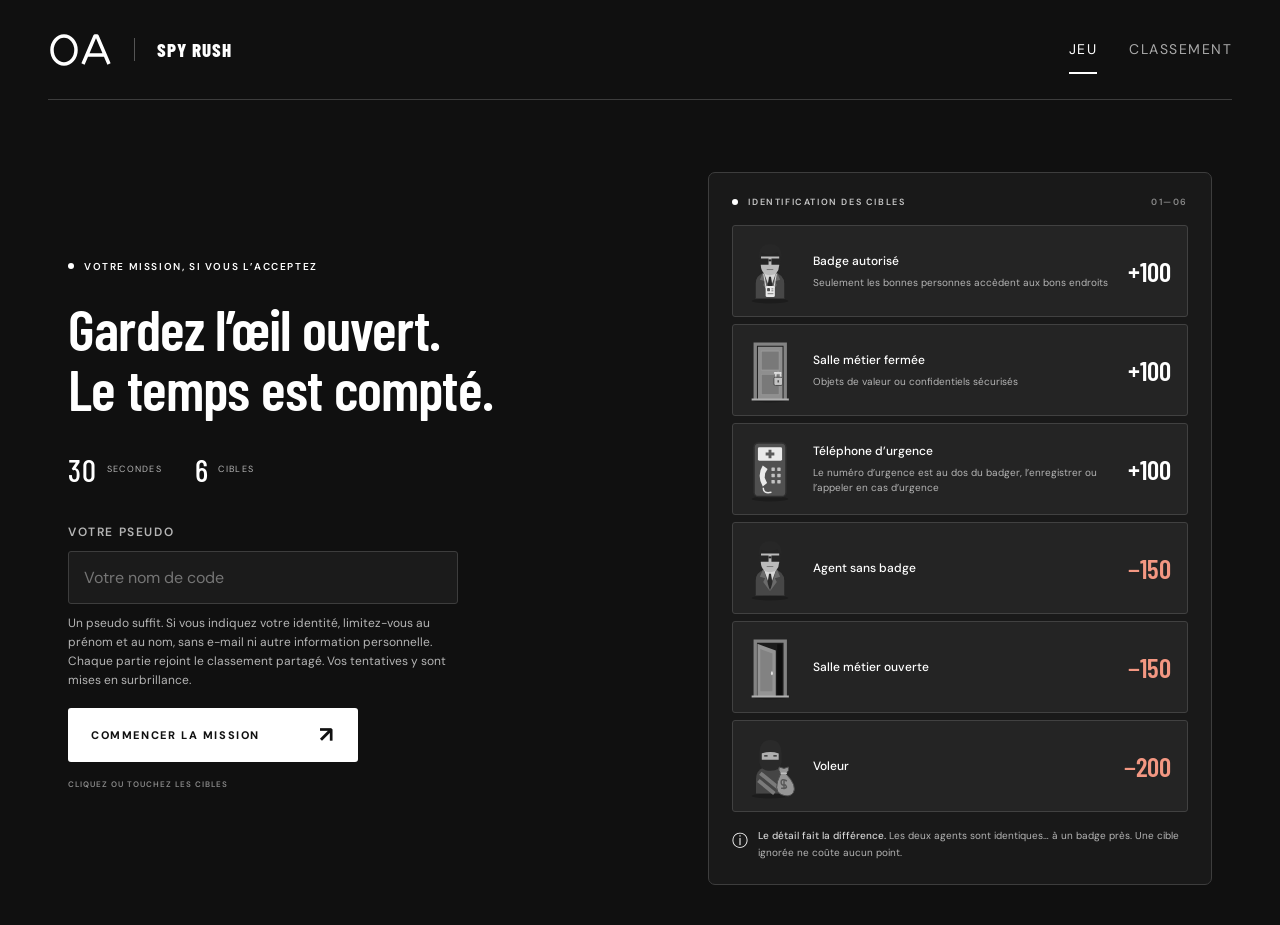
==== index.html @ 0e6f709f "fix: apply cybersecurity requirements for Spy Rush" ====
<!doctype html>
<html lang="fr">
<head><meta name="robots" content="noindex, nofollow"><meta charset="utf-8"><meta name="viewport" content="width=device-width,initial-scale=1"><meta name="theme-color" content="#101010"><title>Spy Rush — 30 secondes sous couverture</title><link rel="stylesheet" href="style.css?v=6"></head>
<body>
<header class="site-header"><a class="brand" href="./" aria-label="Spy Rush, accueil"><img class="oa-logo" src="assets/oa-logo.svg" alt="OA"><span class="game-brand">SPY RUSH</span></a><nav class="main-nav" aria-label="Navigation principale"><a href="index.html" aria-current="page">Jeu</a><a href="classement.html">Classement</a></nav></header>
<main>
<section id="home" class="screen home">
<div class="intro"><div class="eyebrow"><span></span> VOTRE MISSION, SI VOUS L’ACCEPTEZ</div><h1>Gardez l’œil ouvert.<br><em>Le temps est compté.</em></h1><div class="mission-meta"><span><b>30</b> SECONDES</span><span><b>6</b> CIBLES</span></div><form id="player-form"><label for="player-name">VOTRE PSEUDO</label><input id="player-name" name="player" maxlength="16" required placeholder="Votre nom de code" autocomplete="nickname"><p class="player-note">Un pseudo suffit. Si vous indiquez votre identité, limitez-vous au prénom et au nom, sans e-mail ni autre information personnelle. Chaque partie rejoint le classement partagé. Vos tentatives y sont mises en surbrillance.</p><button id="play" type="submit" class="primary">COMMENCER LA MISSION <span>↗</span></button></form><p class="micro">CLIQUEZ OU TOUCHEZ LES CIBLES</p></div>
<div class="briefing"><div class="panel-heading"><span><i class="small-dot"></i> IDENTIFICATION DES CIBLES</span><span>01—06</span></div><div class="target-guide" id="target-guide"></div><div class="briefing-note"><span>ⓘ</span><p><strong>Le détail fait la différence.</strong> Les deux agents sont identiques… à un badge près. Une cible ignorée ne coûte aucun point.</p></div></div>

</section>
<section id="game" class="screen" hidden><div class="game-heading"><span class="eyebrow">OPÉRATION EN COURS</span><span id="level">NIVEAU 1</span></div><div class="hud"><div><span class="label">SCORE DE MISSION</span><strong id="score">0</strong></div><div class="time-block"><span class="label">TEMPS RESTANT</span><strong id="timer">30<span>.0</span></strong></div></div><div class="time-track"><div id="time-bar"></div></div><div class="game-layout"><div class="arena-wrap"><div id="arena" class="arena" aria-label="Zone de jeu"></div><div id="level-banner" class="level-banner" aria-live="polite"></div></div><button id="retry-game" type="button" class="primary game-retry" aria-label="Recommencer la partie">Retry <span aria-hidden="true">↻</span></button></div></section>
<section id="end" class="screen end" hidden><div class="result-panel"><div class="eyebrow">TRANSMISSION TERMINÉE</div><h2>Mission accomplie.</h2><p class="muted">30 secondes. Chaque décision compte.</p><div class="final-score"><span class="label">VOTRE SCORE</span><strong id="final-score">0</strong><span>POINTS</span></div><button id="replay" type="button" class="primary retry-button">Retry <span>↻</span></button><div class="stats"><div><strong id="good-clicks">0</strong><span>BONS CLICS</span></div><div><strong id="errors">0</strong><span>ERREURS</span></div><div><strong id="accuracy">0 %</strong><span>PRÉCISION</span></div></div><form id="score-form"><label for="name">VOTRE NOM DE CODE</label><div class="form-row"><input id="name" name="name" maxlength="16" minlength="1" placeholder="Agent anonyme" autocomplete="nickname" required><button id="save" type="submit" aria-label="Enregistrer mon score">↗</button></div></form><p id="submit-status" class="form-status" role="status"></p></div><div class="leaderboard-panel"><div class="panel-heading"><span>TABLEAU DES AGENTS</span><span id="attempt-count">TOUTES LES PARTIES</span></div><div id="board-mode" class="board-mode"></div><div class="table-scroll"><table><thead><tr><th scope="col">RANG</th><th scope="col">NOM DE CODE</th><th scope="col">POINTS</th></tr></thead><tbody id="leaderboard"></tbody></table></div><p id="board-status" class="muted" role="status"></p><button id="refresh-board" class="text-button">ACTUALISER ↻</button></div></section>
</main>
<script src="sprites.js?v=4"></script><script src="leaderboard.js?v=4"></script><script src="game.js?v=6"></script>
</body></html>
---- style.css ----
@import url('https://fonts.googleapis.com/css2?family=Barlow+Condensed:wght@500;600;700;800&family=DM+Sans:wght@400;500;600;700&display=swap');
:root{color-scheme:dark;--bg:#151515;--panel:#1e1e1e;--line:#3c3c3c;--text:#eeeeee;--muted:#9c9c9c;--lime:#e7e7e7;--red:#f39782;--display:'Barlow Condensed','Arial Narrow',Impact,sans-serif;--body:'DM Sans',Arial,sans-serif}*{box-sizing:border-box}body{margin:0;background:var(--bg);color:var(--text);font-family:var(--body);min-height:100svh;background-image:radial-gradient(ellipse at 80% 35%,#31313155,transparent 55%)}button,input{font:inherit}button,a,input{-webkit-tap-highlight-color:transparent}button{cursor:pointer}button:disabled{opacity:.5;cursor:default}button:focus-visible,a:focus-visible,input:focus-visible{outline:3px solid var(--lime);outline-offset:5px}[hidden]{display:none!important}.site-header{height:100px;margin:0 auto;width:calc(100% - 96px);max-width:1320px;display:flex;align-items:center;justify-content:space-between;border-bottom:1px solid var(--line)}.brand{color:var(--text);text-decoration:none;font:800 27px var(--display);letter-spacing:1px;display:flex;align-items:center;gap:10px}.brand-icon{color:var(--lime);font-size:36px}.brand-dot{height:6px;width:6px;background:var(--lime);border-radius:50%;align-self:flex-start;margin-top:10px}.header-tag,.status,.eyebrow,.panel-heading,.micro,.bottom-strip,.label,.game-footer,.site-footer,.board-mode,th,.stats span,form label,.text-button{font-size:10px;font-weight:600;letter-spacing:1.6px}.header-tag{color:var(--muted)}.header-tag span{margin:0 15px;color:#5b5b5b}.status{color:var(--lime);display:flex;gap:9px;align-items:center}i,.eyebrow>span{display:inline-block;width:6px;height:6px;background:var(--lime);border-radius:50%}main{max-width:1200px;margin:auto;padding:72px 28px 40px}.home{display:grid;grid-template-columns:1.15fr 1fr;gap:60px;align-items:center}.eyebrow{color:var(--lime);display:flex;align-items:center;gap:10px}h1{font:600 clamp(44px,4.5vw,68px)/1.04 var(--display);letter-spacing:-.8px;margin:26px 0 24px}h1 em{font-style:normal;color:var(--lime)}.lead{font-size:14px;line-height:1.9;color:var(--muted)}.mission-meta{display:flex;gap:33px;margin:32px 0}.mission-meta span{font-size:9px;letter-spacing:1.3px;color:var(--muted);display:flex;align-items:center;gap:9px}.mission-meta b{font:500 31px var(--display);color:var(--text)}.primary{background:var(--lime);border:0;border-radius:3px;color:#202020;padding:19px 23px;display:flex;gap:30px;align-items:center;justify-content:space-between;font-size:11px;letter-spacing:1.6px;font-weight:800;min-width:290px;transition:background .2s,transform .2s}.primary:hover{background:#f4f4f4;transform:translateY(-2px)}.primary span{font-size:22px;line-height:16px}.micro{font-size:8px;color:#888888;margin-top:17px;letter-spacing:1px}.briefing{background:#202020b3;border:1px solid var(--line);border-radius:7px;padding:23px}.panel-heading{display:flex;align-items:center;justify-content:space-between;gap:12px;color:#c6c6c6;font-size:9px;margin-bottom:17px}.small-dot{margin-right:7px}.panel-heading>span:last-child{color:#888888}.target-guide{display:grid;gap:7px}.guide-card{display:flex;align-items:center;gap:14px;border:1px solid #3e3e3e;background:#292929;border-radius:3px;height:80px;padding:0 16px 0 8px}.guide-card.bad{background:#262626;border-color:#3c3c3c}.guide-art{width:58px;height:74px;flex-shrink:0}.guide-art svg{width:100%;height:100%}.guide-copy{display:flex;flex-direction:column;gap:6px}.guide-copy strong{font-size:12px;font-weight:500}.guide-copy span{font-size:10px;color:var(--muted)}.guide-card>b{margin-left:auto;color:var(--lime);font:600 27px var(--display)}.guide-card.bad>b{color:var(--red)}.briefing-note{display:flex;gap:10px;margin-top:15px;color:var(--muted);font-size:10px;line-height:1.7}.briefing-note>span{font-size:16px;color:var(--lime)}.briefing-note p{margin:0}.briefing-note strong{color:#d4d4d4;font-weight:500}.bottom-strip{grid-column:1/-1;border-top:1px solid var(--line);display:flex;justify-content:space-between;padding-top:24px;color:var(--muted);font-size:8px;letter-spacing:1.2px}.bottom-strip i{margin-right:9px;width:4px;height:4px}.site-footer{max-width:1320px;margin:18px auto 0;padding:24px 48px;display:flex;justify-content:space-between;color:#6e6e6e;font-size:8px;letter-spacing:1.1px}.muted{color:var(--muted)}#game{max-width:860px;margin:auto;--accent:var(--lime)}#game[data-level="2"]{--accent:#f0c36f}#game[data-level="3"]{--accent:var(--red)}.game-heading{display:flex;justify-content:space-between;align-items:center}.game-heading #level{color:var(--accent);font-size:11px;letter-spacing:2px}.hud{display:flex;justify-content:space-between;margin:25px 0 16px}.label{display:block;color:var(--muted);font-size:9px}.hud strong{display:block;font:600 64px/1.1 var(--display);font-variant-numeric:tabular-nums}.time-block{text-align:right;color:var(--accent)}.time-track{height:3px;background:var(--line);margin-bottom:24px}.time-track>div{height:100%;background:var(--accent)}.arena-wrap{position:relative}.arena{position:relative;display:grid;grid-template-columns:repeat(4,1fr);gap:12px}.slot{position:relative;height:145px;border:1px solid #3d3d3d;background:radial-gradient(ellipse at bottom,#313131,#1f1f1f 70%);border-radius:5px}.target{position:absolute;inset:0;display:flex;align-items:center;justify-content:center;width:100%;height:100%;background:none;border:0;padding:4px;touch-action:manipulation;animation:pop-in var(--pop-duration) ease-out both}.target svg{height:100%;max-width:100%;pointer-events:none}.target.leaving{animation:pop-out .1s ease-in both}.feedback{position:absolute;transform:translate(-50%,-50%);z-index:5;pointer-events:none;color:var(--lime);font:700 35px var(--display);text-shadow:0 2px 10px #000;animation:float .65s ease-out forwards}.feedback.negative{color:var(--red)}.game-footer{display:flex;justify-content:space-between;gap:20px;margin-top:24px;font-size:8px;color:var(--muted)}.level-banner{position:absolute;top:40%;left:0;right:0;text-align:center;pointer-events:none;opacity:0;font:700 48px var(--display);color:var(--accent);text-shadow:0 3px 16px #000}.announce{animation:announce 1.3s ease-out}.urgent #timer{animation:blink .5s infinite alternate}.shake{animation:shake .22s ease-out}.end{display:grid;grid-template-columns:1fr 1fr;gap:70px;max-width:950px;margin:auto}.end h2{font:600 48px var(--display);margin:18px 0 8px}.end .muted{font-size:12px;line-height:1.8}.final-score{margin:30px 0;display:flex;flex-direction:column;gap:4px}.final-score strong{font:600 88px/1 var(--display);color:var(--lime)}.final-score>span:last-child{font-size:9px;letter-spacing:3px;color:var(--muted)}.stats{display:flex;justify-content:space-between;padding:19px 0;border-top:1px solid var(--line);border-bottom:1px solid var(--line);margin-bottom:26px}.stats strong{display:block;font:600 28px var(--display);margin-bottom:6px}.stats span{font-size:8px;color:var(--muted)}form label{font-size:9px;color:var(--muted)}.form-row{display:flex;margin-top:10px;gap:8px}input{width:100%;min-width:0;padding:15px;background:var(--panel);color:var(--text);border:1px solid var(--line);border-radius:3px}.form-row button{border:0;border-radius:3px;color:var(--bg);background:var(--lime);width:54px;font-size:22px;flex-shrink:0}.form-status{font-size:11px;color:var(--lime);min-height:30px;line-height:1.5}.result-panel .primary{width:100%}.leaderboard-panel{border:1px solid var(--line);border-radius:6px;padding:24px;align-self:start;background:#1f1f1fa0}.board-mode{color:var(--lime);font-size:8px;letter-spacing:.7px;padding:13px 0;border-top:1px solid var(--line)}table{border-collapse:collapse;width:100%;text-align:left;margin-top:8px}th{font-size:8px;color:var(--muted);padding:12px 6px}td{padding:14px 6px;font-size:12px;border-bottom:1px solid #373737;overflow-wrap:anywhere}td:first-child{color:var(--muted);font-size:10px}td:last-child,th:last-child{text-align:right}td:last-child{font:500 21px var(--display)}.player-row{background:#dddddd20;color:var(--lime)}.text-button{padding:10px 0;border:0;background:transparent;color:var(--lime);font-size:9px}@keyframes pop-in{from{opacity:0;transform:translateY(12px) scale(.75)}to{opacity:1;transform:none}}@keyframes pop-out{to{opacity:0;transform:scale(.7)}}@keyframes float{to{opacity:0;transform:translate(-50%,-160%)}}@keyframes shake{25%{transform:translateX(-5px)}75%{transform:translateX(5px)}}@keyframes blink{to{opacity:.4}}@keyframes announce{10%,65%{opacity:1;transform:scale(1)}0%,100%{opacity:0;transform:scale(1.1)}}
@media(min-width:1450px){main{padding-top:100px}}@media(max-width:900px){.home{gap:30px}.site-header{width:calc(100% - 48px);height:80px}.header-tag{display:none}.mission-meta{gap:18px}main{padding-top:45px}.end{gap:30px}.site-footer{padding:24px}.bottom-strip>span:last-child{display:none}}@media(max-width:640px){main{padding:32px 20px 18px}.site-header{width:calc(100% - 40px);height:72px}.brand{font-size:23px}.status{font-size:8px;letter-spacing:1px}.home,.end{grid-template-columns:1fr;gap:32px}h1{font-size:47px;margin-top:23px}.eyebrow{font-size:8px;letter-spacing:1.1px}.lead{font-size:12px}.desktop{display:none}.mission-meta{gap:26px;margin:26px 0}.mission-meta span{font-size:8px}.primary{width:100%;min-width:0}.micro{font-size:7px;letter-spacing:.7px}.briefing{padding:17px}.guide-card{height:75px}.bottom-strip{padding-top:20px;font-size:7px}.site-footer{padding:20px;font-size:7px}.site-footer>span:last-child{display:none}.arena{grid-template-columns:repeat(3,1fr);gap:8px}.slot{height:112px}.hud strong{font-size:52px}.hud{margin-top:20px}.time-track{margin-bottom:16px}.game-footer{font-size:7px;line-height:1.6}.game-footer>span:last-child{display:none}.end h2{font-size:43px}.leaderboard-panel{padding:20px}}
@media(prefers-reduced-motion:reduce){*,*:before,*:after{scroll-behavior:auto!important}.target{animation:none}.target.leaving{opacity:.3}.shake{animation:none}.urgent #timer{animation:none;color:var(--red)}.feedback{animation:float .15s forwards}.announce{animation:announce 1.3s linear}.primary{transition:none}}

/* Monogramme OA et identité monochrome. */
:root{--bg:#101010;--panel:#1b1b1b;--line:#3d3d3d;--text:#fff;--muted:#b5b5b5;--lime:#fff}
body{background:#101010}.site-header{gap:24px}.brand{gap:22px}.oa-logo{width:64px;height:36px;object-fit:contain}.game-brand{font-size:19px;border-left:1px solid #555;padding-left:22px;white-space:nowrap}.main-nav{display:flex;gap:32px;align-items:center}.main-nav a{color:#aaa;text-decoration:none;text-transform:uppercase;font-size:14px;letter-spacing:1.5px;padding:14px 0;border-bottom:2px solid transparent}.main-nav a:hover,.main-nav a[aria-current=page]{color:#fff;border-color:#fff}.primary{background:#fff;color:#111}.primary:hover{background:#dedede}.form-row button{color:#111}.briefing,.leaderboard-panel{background:#191919}.guide-card,.guide-card.bad{background:#242424;border-color:#414141}.guide-card.good>b{color:#fff}.guide-art svg,.target svg{filter:grayscale(1)}.target{color:#fff}.slot{background:radial-gradient(ellipse at bottom,#383838,#191919 70%);border-color:#424242}.player-row{background:#ffffff16;color:#fff}.player-note{font-size:12px;color:var(--muted);line-height:1.6;margin:10px 0 18px}#player-form{max-width:390px}#player-name{margin-top:10px}#player-form label{font-size:12px}.ranking-page{max-width:860px}.ranking-page h1{margin:22px 0}.ranking-page .leaderboard-panel{margin-top:32px}.ranking-play{max-width:330px;margin-top:24px;text-decoration:none}.ranking-page td{font-size:16px;padding:20px 10px}.ranking-page td:last-child{font-size:25px}.ranking-page th{font-size:12px}.ranking-page .muted{font-size:13px;line-height:1.7}.ranking-page .board-mode,.ranking-page .panel-heading,.ranking-page .text-button{font-size:12px}.feedback{color:#fff}
@media(max-width:640px){.site-header{height:auto;min-height:112px;flex-wrap:wrap;gap:10px;padding:17px 0 10px}.brand{gap:14px}.oa-logo{width:54px;height:30px}.game-brand{font-size:17px;padding-left:14px}.main-nav{order:3;width:100%;gap:28px}.main-nav a{font-size:13px;padding:8px 0}.status{font-size:7px;letter-spacing:.4px}.ranking-page td{font-size:14px}.ranking-page th{font-size:10px}.ranking-page .board-mode{font-size:10px}.ranking-page .leaderboard-panel{padding:16px}}
/* Attempt history: distinguish this browser's player, including repeated names. */
.table-scroll{overflow-x:auto}.end .table-scroll{max-height:530px;overflow:auto}.player-row{background:#ffffff20}.player-row td:first-child{box-shadow:inset 3px 0 #fff;color:#fff}.ranking-page td:nth-child(3){font:500 25px var(--display);text-align:right}.ranking-page td:last-child{font:400 12px var(--body);color:var(--muted);white-space:nowrap}.ranking-page th:nth-child(3){text-align:right}.ranking-page{max-width:1000px}.ranking-page .lead{font-size:15px}

/* Descriptions longues et relance immédiate. */
.guide-card{height:auto;min-height:80px;padding-top:8px;padding-bottom:8px}.guide-copy{min-width:0}.guide-copy span{line-height:1.5}.guide-card>b{flex-shrink:0}.retry-button{margin-bottom:26px}

/* Relance sur le côté du plateau, au-dessus sur les petits écrans. */
.game-layout{display:grid;grid-template-columns:minmax(0,1fr) 112px;gap:20px;align-items:start}.game-retry{min-width:0;width:100%;padding:16px;gap:12px}
@media(max-width:640px){.game-layout{grid-template-columns:minmax(0,1fr);gap:12px}.game-retry{grid-row:1;justify-self:end;width:auto}}
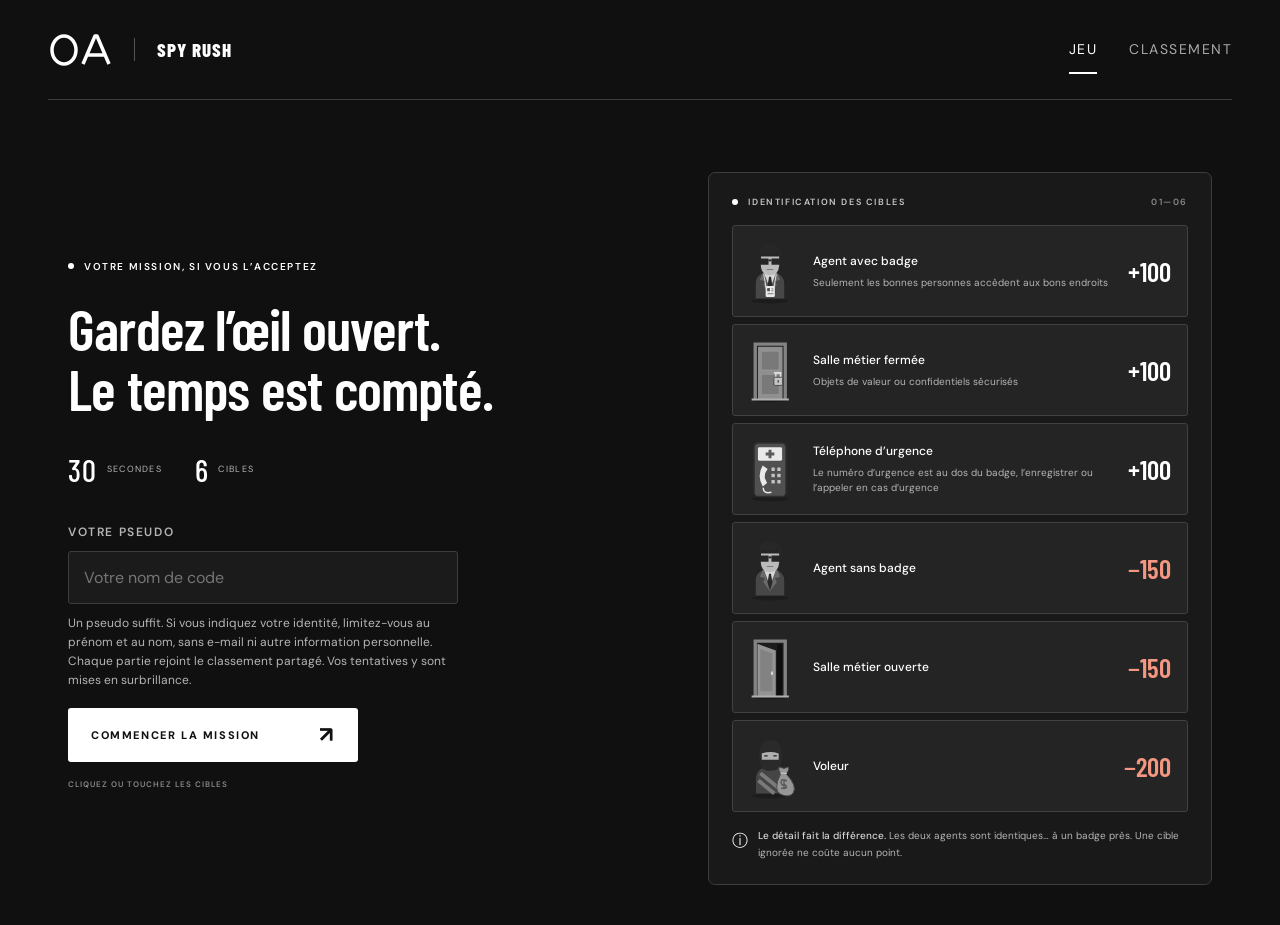
==== commit dc28e6c5: "fix: support game startup without randomUUID and correct labels" ====
--- a/index.html
+++ b/index.html
@@ -12,5 +12,5 @@
 <section id="game" class="screen" hidden><div class="game-heading"><span class="eyebrow">OPÉRATION EN COURS</span><span id="level">NIVEAU 1</span></div><div class="hud"><div><span class="label">SCORE DE MISSION</span><strong id="score">0</strong></div><div class="time-block"><span class="label">TEMPS RESTANT</span><strong id="timer">30<span>.0</span></strong></div></div><div class="time-track"><div id="time-bar"></div></div><div class="game-layout"><div class="arena-wrap"><div id="arena" class="arena" aria-label="Zone de jeu"></div><div id="level-banner" class="level-banner" aria-live="polite"></div></div><button id="retry-game" type="button" class="primary game-retry" aria-label="Recommencer la partie">Retry <span aria-hidden="true">↻</span></button></div></section>
 <section id="end" class="screen end" hidden><div class="result-panel"><div class="eyebrow">TRANSMISSION TERMINÉE</div><h2>Mission accomplie.</h2><p class="muted">30 secondes. Chaque décision compte.</p><div class="final-score"><span class="label">VOTRE SCORE</span><strong id="final-score">0</strong><span>POINTS</span></div><button id="replay" type="button" class="primary retry-button">Retry <span>↻</span></button><div class="stats"><div><strong id="good-clicks">0</strong><span>BONS CLICS</span></div><div><strong id="errors">0</strong><span>ERREURS</span></div><div><strong id="accuracy">0 %</strong><span>PRÉCISION</span></div></div><form id="score-form"><label for="name">VOTRE NOM DE CODE</label><div class="form-row"><input id="name" name="name" maxlength="16" minlength="1" placeholder="Agent anonyme" autocomplete="nickname" required><button id="save" type="submit" aria-label="Enregistrer mon score">↗</button></div></form><p id="submit-status" class="form-status" role="status"></p></div><div class="leaderboard-panel"><div class="panel-heading"><span>TABLEAU DES AGENTS</span><span id="attempt-count">TOUTES LES PARTIES</span></div><div id="board-mode" class="board-mode"></div><div class="table-scroll"><table><thead><tr><th scope="col">RANG</th><th scope="col">NOM DE CODE</th><th scope="col">POINTS</th></tr></thead><tbody id="leaderboard"></tbody></table></div><p id="board-status" class="muted" role="status"></p><button id="refresh-board" class="text-button">ACTUALISER ↻</button></div></section>
 </main>
-<script src="sprites.js?v=4"></script><script src="leaderboard.js?v=4"></script><script src="game.js?v=6"></script>
+<script src="sprites.js?v=4"></script><script src="leaderboard.js?v=4"></script><script src="game.js?v=8"></script>
 </body></html>
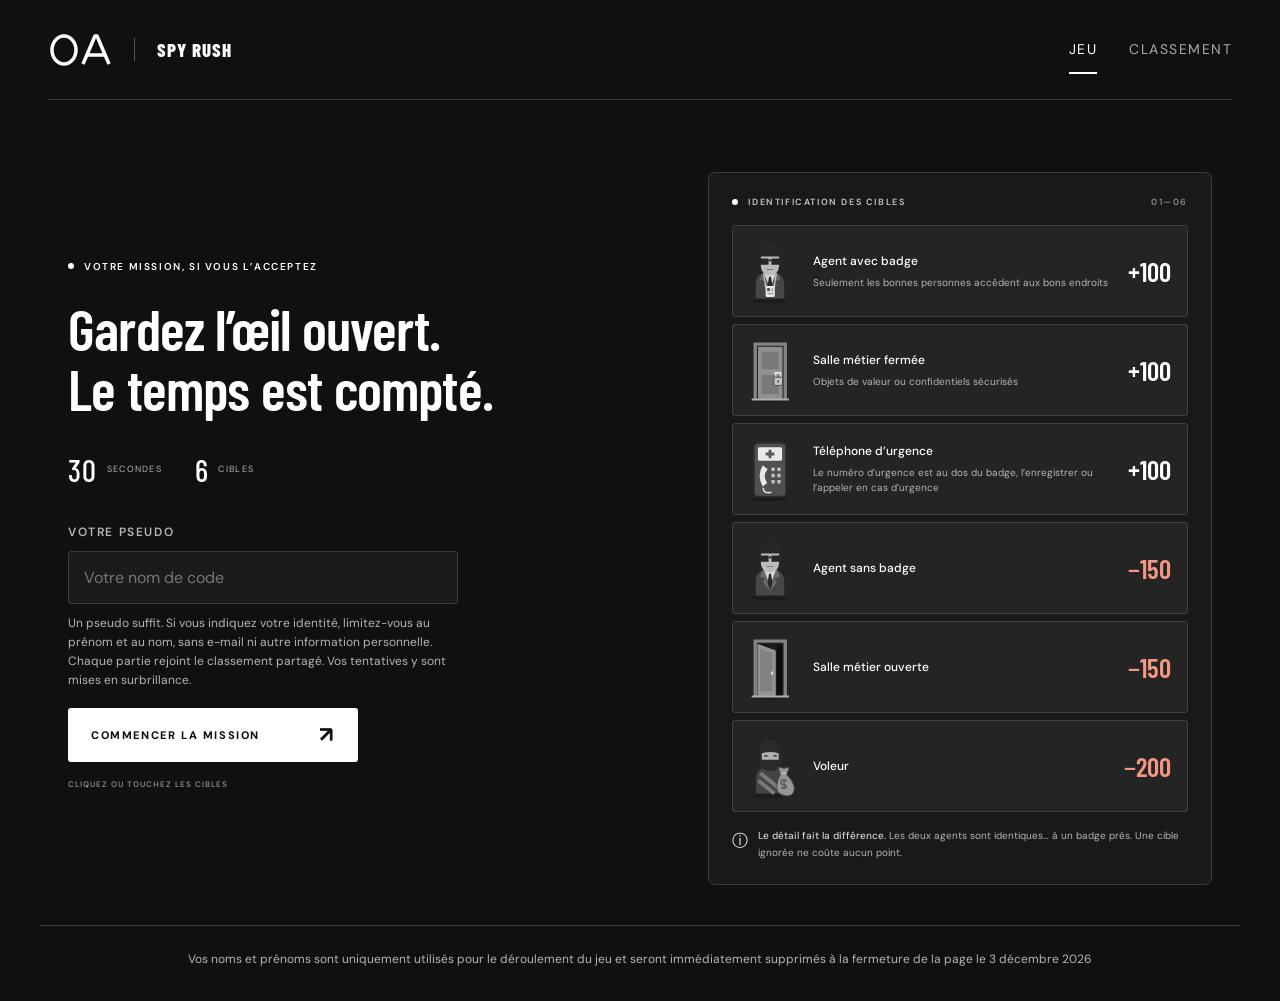
==== commit 05b6742c: "Add data-retention footer to game and ranking pages Display a notice on index.html and classement.ht" ====
--- a/index.html
+++ b/index.html
@@ -1,6 +1,6 @@
 <!doctype html>
 <html lang="fr">
-<head><meta name="robots" content="noindex, nofollow"><meta charset="utf-8"><meta name="viewport" content="width=device-width,initial-scale=1"><meta name="theme-color" content="#101010"><title>Spy Rush — 30 secondes sous couverture</title><link rel="stylesheet" href="style.css?v=6"></head>
+<head><meta name="robots" content="noindex, nofollow"><meta charset="utf-8"><meta name="viewport" content="width=device-width,initial-scale=1"><meta name="theme-color" content="#101010"><title>Spy Rush — 30 secondes sous couverture</title><link rel="stylesheet" href="style.css?v=7"></head>
 <body>
 <header class="site-header"><a class="brand" href="./" aria-label="Spy Rush, accueil"><img class="oa-logo" src="assets/oa-logo.svg" alt="OA"><span class="game-brand">SPY RUSH</span></a><nav class="main-nav" aria-label="Navigation principale"><a href="index.html" aria-current="page">Jeu</a><a href="classement.html">Classement</a></nav></header>
 <main>
@@ -13,4 +13,4 @@
 <section id="end" class="screen end" hidden><div class="result-panel"><div class="eyebrow">TRANSMISSION TERMINÉE</div><h2>Mission accomplie.</h2><p class="muted">30 secondes. Chaque décision compte.</p><div class="final-score"><span class="label">VOTRE SCORE</span><strong id="final-score">0</strong><span>POINTS</span></div><button id="replay" type="button" class="primary retry-button">Retry <span>↻</span></button><div class="stats"><div><strong id="good-clicks">0</strong><span>BONS CLICS</span></div><div><strong id="errors">0</strong><span>ERREURS</span></div><div><strong id="accuracy">0 %</strong><span>PRÉCISION</span></div></div><form id="score-form"><label for="name">VOTRE NOM DE CODE</label><div class="form-row"><input id="name" name="name" maxlength="16" minlength="1" placeholder="Agent anonyme" autocomplete="nickname" required><button id="save" type="submit" aria-label="Enregistrer mon score">↗</button></div></form><p id="submit-status" class="form-status" role="status"></p></div><div class="leaderboard-panel"><div class="panel-heading"><span>TABLEAU DES AGENTS</span><span id="attempt-count">TOUTES LES PARTIES</span></div><div id="board-mode" class="board-mode"></div><div class="table-scroll"><table><thead><tr><th scope="col">RANG</th><th scope="col">NOM DE CODE</th><th scope="col">POINTS</th></tr></thead><tbody id="leaderboard"></tbody></table></div><p id="board-status" class="muted" role="status"></p><button id="refresh-board" class="text-button">ACTUALISER ↻</button></div></section>
 </main>
 <script src="sprites.js?v=4"></script><script src="leaderboard.js?v=4"></script><script src="game.js?v=8"></script>
-</body></html>
+<footer class="legal-footer">Vos noms et prénoms sont uniquement utilisés pour le déroulement du jeu et seront immédiatement supprimés à la fermeture de la page le 3 décembre 2026</footer></body></html>
--- a/style.css
+++ b/style.css
@@ -16,3 +16,5 @@
 /* Relance sur le côté du plateau, au-dessus sur les petits écrans. */
 .game-layout{display:grid;grid-template-columns:minmax(0,1fr) 112px;gap:20px;align-items:start}.game-retry{min-width:0;width:100%;padding:16px;gap:12px}
 @media(max-width:640px){.game-layout{grid-template-columns:minmax(0,1fr);gap:12px}.game-retry{grid-row:1;justify-self:end;width:auto}}
+
+.legal-footer{max-width:1200px;margin:0 auto;padding:24px 28px 32px;font-size:12px;line-height:1.6;color:var(--muted);text-align:center;border-top:1px solid var(--line)}
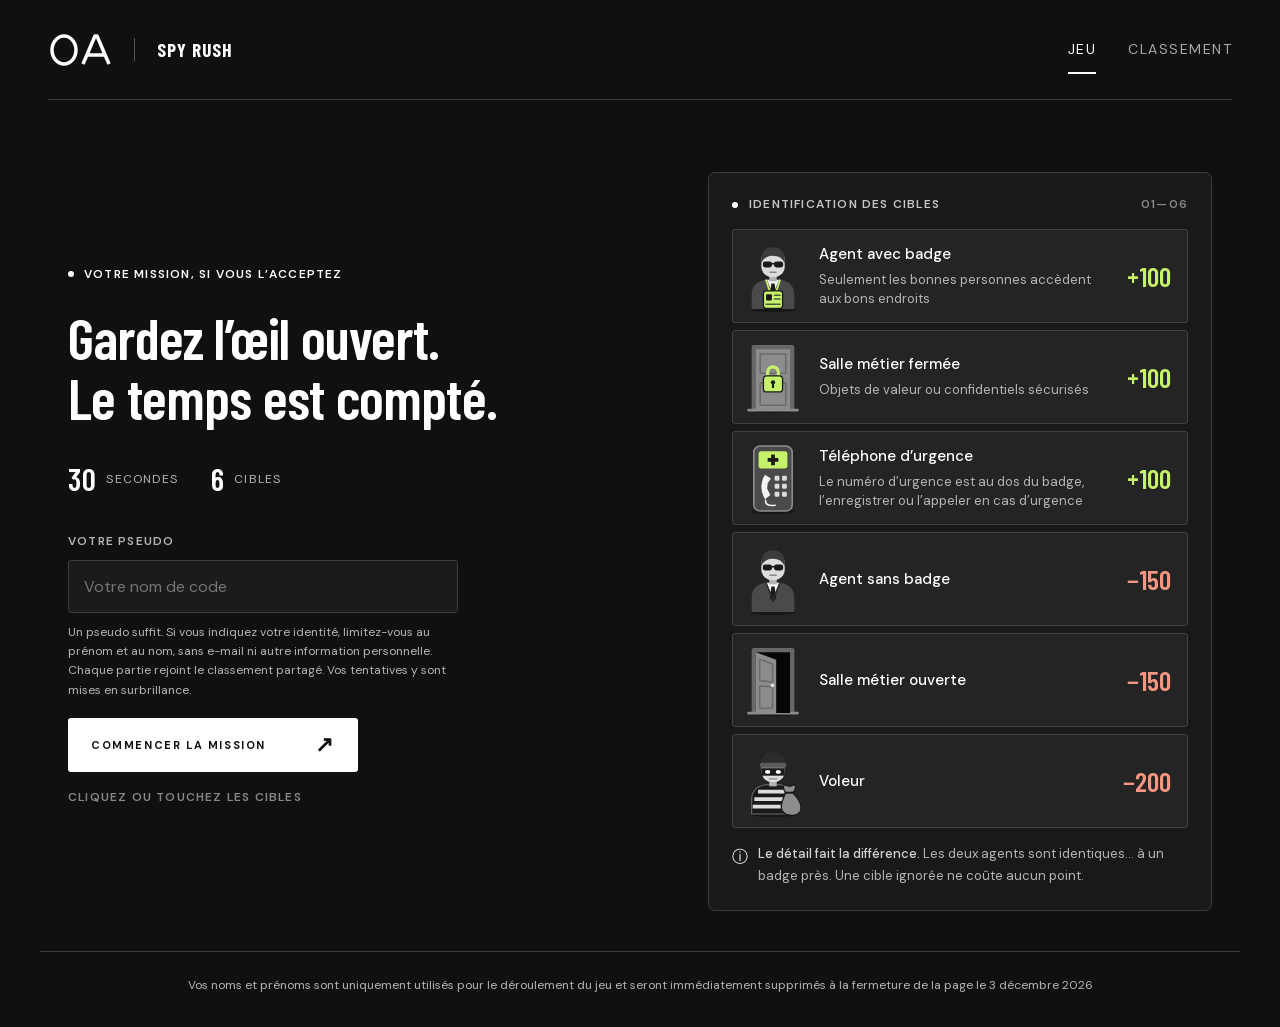
==== commit 6f2617e2: "feat: redraw the targets and self-host the fonts The sprites were drawn in colour and then flattened" ====
--- a/index.html
+++ b/index.html
@@ -1,6 +1,6 @@
 <!doctype html>
 <html lang="fr">
-<head><meta name="robots" content="noindex, nofollow"><meta charset="utf-8"><meta name="viewport" content="width=device-width,initial-scale=1"><meta name="theme-color" content="#101010"><title>Spy Rush — 30 secondes sous couverture</title><link rel="stylesheet" href="style.css?v=7"></head>
+<head><meta name="robots" content="noindex, nofollow"><meta charset="utf-8"><meta name="viewport" content="width=device-width,initial-scale=1"><meta name="theme-color" content="#101010"><title>Spy Rush — 30 secondes sous couverture</title><link rel="stylesheet" href="style.css?v=8"></head>
 <body>
 <header class="site-header"><a class="brand" href="./" aria-label="Spy Rush, accueil"><img class="oa-logo" src="assets/oa-logo.svg" alt="OA"><span class="game-brand">SPY RUSH</span></a><nav class="main-nav" aria-label="Navigation principale"><a href="index.html" aria-current="page">Jeu</a><a href="classement.html">Classement</a></nav></header>
 <main>
@@ -9,8 +9,9 @@
 <div class="briefing"><div class="panel-heading"><span><i class="small-dot"></i> IDENTIFICATION DES CIBLES</span><span>01—06</span></div><div class="target-guide" id="target-guide"></div><div class="briefing-note"><span>ⓘ</span><p><strong>Le détail fait la différence.</strong> Les deux agents sont identiques… à un badge près. Une cible ignorée ne coûte aucun point.</p></div></div>
 
 </section>
-<section id="game" class="screen" hidden><div class="game-heading"><span class="eyebrow">OPÉRATION EN COURS</span><span id="level">NIVEAU 1</span></div><div class="hud"><div><span class="label">SCORE DE MISSION</span><strong id="score">0</strong></div><div class="time-block"><span class="label">TEMPS RESTANT</span><strong id="timer">30<span>.0</span></strong></div></div><div class="time-track"><div id="time-bar"></div></div><div class="game-layout"><div class="arena-wrap"><div id="arena" class="arena" aria-label="Zone de jeu"></div><div id="level-banner" class="level-banner" aria-live="polite"></div></div><button id="retry-game" type="button" class="primary game-retry" aria-label="Recommencer la partie">Retry <span aria-hidden="true">↻</span></button></div></section>
+<section id="game" class="screen" hidden><div class="game-heading"><span id="level">NIVEAU 1</span><div class="game-actions"><button id="mute" type="button" class="chip-button" aria-pressed="false">SON ACTIF</button><button id="retry-game" type="button" class="chip-button" aria-label="Recommencer la partie">REJOUER <span aria-hidden="true">↻</span></button><button id="quit-game" type="button" class="chip-button" aria-label="Quitter la partie"><span aria-hidden="true">✕</span></button></div></div><div class="hud"><div><span class="label">SCORE</span><strong id="score">0</strong></div><div class="time-block"><span class="label">TEMPS</span><strong id="timer">30.0</strong></div></div><div class="time-track"><div id="time-bar"></div></div><div class="arena-wrap"><div id="arena" class="arena" aria-label="Zone de jeu"></div><div id="countdown" class="countdown" aria-live="assertive"></div><div id="level-banner" class="level-banner" aria-live="polite"></div></div></section>
 <section id="end" class="screen end" hidden><div class="result-panel"><div class="eyebrow">TRANSMISSION TERMINÉE</div><h2>Mission accomplie.</h2><p class="muted">30 secondes. Chaque décision compte.</p><div class="final-score"><span class="label">VOTRE SCORE</span><strong id="final-score">0</strong><span>POINTS</span></div><button id="replay" type="button" class="primary retry-button">Retry <span>↻</span></button><div class="stats"><div><strong id="good-clicks">0</strong><span>BONS CLICS</span></div><div><strong id="errors">0</strong><span>ERREURS</span></div><div><strong id="accuracy">0 %</strong><span>PRÉCISION</span></div></div><form id="score-form"><label for="name">VOTRE NOM DE CODE</label><div class="form-row"><input id="name" name="name" maxlength="16" minlength="1" placeholder="Agent anonyme" autocomplete="nickname" required><button id="save" type="submit" aria-label="Enregistrer mon score">↗</button></div></form><p id="submit-status" class="form-status" role="status"></p></div><div class="leaderboard-panel"><div class="panel-heading"><span>TABLEAU DES AGENTS</span><span id="attempt-count">TOUTES LES PARTIES</span></div><div id="board-mode" class="board-mode"></div><div class="table-scroll"><table><thead><tr><th scope="col">RANG</th><th scope="col">NOM DE CODE</th><th scope="col">POINTS</th></tr></thead><tbody id="leaderboard"></tbody></table></div><p id="board-status" class="muted" role="status"></p><button id="refresh-board" class="text-button">ACTUALISER ↻</button></div></section>
 </main>
-<script src="sprites.js?v=4"></script><script src="leaderboard.js?v=4"></script><script src="game.js?v=8"></script>
-<footer class="legal-footer">Vos noms et prénoms sont uniquement utilisés pour le déroulement du jeu et seront immédiatement supprimés à la fermeture de la page le 3 décembre 2026</footer></body></html>
+<script src="sprites.js?v=5"></script><script src="leaderboard.js?v=4"></script><script src="game.js?v=9"></script>
+<footer class="legal-footer">Vos noms et prénoms sont uniquement utilisés pour le déroulement du jeu et seront immédiatement supprimés à la fermeture de la page le 3 décembre 2026</footer>
+</body></html>
--- a/style.css
+++ b/style.css
@@ -1,11 +1,13 @@
-@import url('https://fonts.googleapis.com/css2?family=Barlow+Condensed:wght@500;600;700;800&family=DM+Sans:wght@400;500;600;700&display=swap');
+@font-face{font-family:'Barlow Condensed';font-weight:500 600;font-display:swap;src:url(assets/fonts/barlow-condensed-600.woff2) format('woff2')}
+@font-face{font-family:'Barlow Condensed';font-weight:700 800;font-display:swap;src:url(assets/fonts/barlow-condensed-700.woff2) format('woff2')}
+@font-face{font-family:'DM Sans';font-weight:400 700;font-display:swap;src:url(assets/fonts/dm-sans.woff2) format('woff2')}
 :root{color-scheme:dark;--bg:#151515;--panel:#1e1e1e;--line:#3c3c3c;--text:#eeeeee;--muted:#9c9c9c;--lime:#e7e7e7;--red:#f39782;--display:'Barlow Condensed','Arial Narrow',Impact,sans-serif;--body:'DM Sans',Arial,sans-serif}*{box-sizing:border-box}body{margin:0;background:var(--bg);color:var(--text);font-family:var(--body);min-height:100svh;background-image:radial-gradient(ellipse at 80% 35%,#31313155,transparent 55%)}button,input{font:inherit}button,a,input{-webkit-tap-highlight-color:transparent}button{cursor:pointer}button:disabled{opacity:.5;cursor:default}button:focus-visible,a:focus-visible,input:focus-visible{outline:3px solid var(--lime);outline-offset:5px}[hidden]{display:none!important}.site-header{height:100px;margin:0 auto;width:calc(100% - 96px);max-width:1320px;display:flex;align-items:center;justify-content:space-between;border-bottom:1px solid var(--line)}.brand{color:var(--text);text-decoration:none;font:800 27px var(--display);letter-spacing:1px;display:flex;align-items:center;gap:10px}.brand-icon{color:var(--lime);font-size:36px}.brand-dot{height:6px;width:6px;background:var(--lime);border-radius:50%;align-self:flex-start;margin-top:10px}.header-tag,.status,.eyebrow,.panel-heading,.micro,.bottom-strip,.label,.game-footer,.site-footer,.board-mode,th,.stats span,form label,.text-button{font-size:10px;font-weight:600;letter-spacing:1.6px}.header-tag{color:var(--muted)}.header-tag span{margin:0 15px;color:#5b5b5b}.status{color:var(--lime);display:flex;gap:9px;align-items:center}i,.eyebrow>span{display:inline-block;width:6px;height:6px;background:var(--lime);border-radius:50%}main{max-width:1200px;margin:auto;padding:72px 28px 40px}.home{display:grid;grid-template-columns:1.15fr 1fr;gap:60px;align-items:center}.eyebrow{color:var(--lime);display:flex;align-items:center;gap:10px}h1{font:600 clamp(44px,4.5vw,68px)/1.04 var(--display);letter-spacing:-.8px;margin:26px 0 24px}h1 em{font-style:normal;color:var(--lime)}.lead{font-size:14px;line-height:1.9;color:var(--muted)}.mission-meta{display:flex;gap:33px;margin:32px 0}.mission-meta span{font-size:9px;letter-spacing:1.3px;color:var(--muted);display:flex;align-items:center;gap:9px}.mission-meta b{font:500 31px var(--display);color:var(--text)}.primary{background:var(--lime);border:0;border-radius:3px;color:#202020;padding:19px 23px;display:flex;gap:30px;align-items:center;justify-content:space-between;font-size:11px;letter-spacing:1.6px;font-weight:800;min-width:290px;transition:background .2s,transform .2s}.primary:hover{background:#f4f4f4;transform:translateY(-2px)}.primary span{font-size:22px;line-height:16px}.micro{font-size:8px;color:#888888;margin-top:17px;letter-spacing:1px}.briefing{background:#202020b3;border:1px solid var(--line);border-radius:7px;padding:23px}.panel-heading{display:flex;align-items:center;justify-content:space-between;gap:12px;color:#c6c6c6;font-size:9px;margin-bottom:17px}.small-dot{margin-right:7px}.panel-heading>span:last-child{color:#888888}.target-guide{display:grid;gap:7px}.guide-card{display:flex;align-items:center;gap:14px;border:1px solid #3e3e3e;background:#292929;border-radius:3px;height:80px;padding:0 16px 0 8px}.guide-card.bad{background:#262626;border-color:#3c3c3c}.guide-art{width:58px;height:74px;flex-shrink:0}.guide-art svg{width:100%;height:100%}.guide-copy{display:flex;flex-direction:column;gap:6px}.guide-copy strong{font-size:12px;font-weight:500}.guide-copy span{font-size:10px;color:var(--muted)}.guide-card>b{margin-left:auto;color:var(--lime);font:600 27px var(--display)}.guide-card.bad>b{color:var(--red)}.briefing-note{display:flex;gap:10px;margin-top:15px;color:var(--muted);font-size:10px;line-height:1.7}.briefing-note>span{font-size:16px;color:var(--lime)}.briefing-note p{margin:0}.briefing-note strong{color:#d4d4d4;font-weight:500}.bottom-strip{grid-column:1/-1;border-top:1px solid var(--line);display:flex;justify-content:space-between;padding-top:24px;color:var(--muted);font-size:8px;letter-spacing:1.2px}.bottom-strip i{margin-right:9px;width:4px;height:4px}.site-footer{max-width:1320px;margin:18px auto 0;padding:24px 48px;display:flex;justify-content:space-between;color:#6e6e6e;font-size:8px;letter-spacing:1.1px}.muted{color:var(--muted)}#game{max-width:860px;margin:auto;--accent:var(--lime)}#game[data-level="2"]{--accent:#f0c36f}#game[data-level="3"]{--accent:var(--red)}.game-heading{display:flex;justify-content:space-between;align-items:center}.game-heading #level{color:var(--accent);font-size:11px;letter-spacing:2px}.hud{display:flex;justify-content:space-between;margin:25px 0 16px}.label{display:block;color:var(--muted);font-size:9px}.hud strong{display:block;font:600 64px/1.1 var(--display);font-variant-numeric:tabular-nums}.time-block{text-align:right;color:var(--accent)}.time-track{height:3px;background:var(--line);margin-bottom:24px}.time-track>div{height:100%;background:var(--accent)}.arena-wrap{position:relative}.arena{position:relative;display:grid;grid-template-columns:repeat(4,1fr);gap:12px}.slot{position:relative;height:145px;border:1px solid #3d3d3d;background:radial-gradient(ellipse at bottom,#313131,#1f1f1f 70%);border-radius:5px}.target{position:absolute;inset:0;display:flex;align-items:center;justify-content:center;width:100%;height:100%;background:none;border:0;padding:4px;touch-action:manipulation;animation:pop-in var(--pop-duration) ease-out both}.target svg{height:100%;max-width:100%;pointer-events:none}.target.leaving{animation:pop-out .1s ease-in both}.feedback{position:absolute;transform:translate(-50%,-50%);z-index:5;pointer-events:none;color:var(--lime);font:700 35px var(--display);text-shadow:0 2px 10px #000;animation:float .65s ease-out forwards}.feedback.negative{color:var(--red)}.game-footer{display:flex;justify-content:space-between;gap:20px;margin-top:24px;font-size:8px;color:var(--muted)}.level-banner{position:absolute;top:40%;left:0;right:0;text-align:center;pointer-events:none;opacity:0;font:700 48px var(--display);color:var(--accent);text-shadow:0 3px 16px #000}.announce{animation:announce 1.3s ease-out}.urgent #timer{animation:blink .5s infinite alternate}.shake{animation:shake .22s ease-out}.end{display:grid;grid-template-columns:1fr 1fr;gap:70px;max-width:950px;margin:auto}.end h2{font:600 48px var(--display);margin:18px 0 8px}.end .muted{font-size:12px;line-height:1.8}.final-score{margin:30px 0;display:flex;flex-direction:column;gap:4px}.final-score strong{font:600 88px/1 var(--display);color:var(--lime)}.final-score>span:last-child{font-size:9px;letter-spacing:3px;color:var(--muted)}.stats{display:flex;justify-content:space-between;padding:19px 0;border-top:1px solid var(--line);border-bottom:1px solid var(--line);margin-bottom:26px}.stats strong{display:block;font:600 28px var(--display);margin-bottom:6px}.stats span{font-size:8px;color:var(--muted)}form label{font-size:9px;color:var(--muted)}.form-row{display:flex;margin-top:10px;gap:8px}input{width:100%;min-width:0;padding:15px;background:var(--panel);color:var(--text);border:1px solid var(--line);border-radius:3px}.form-row button{border:0;border-radius:3px;color:var(--bg);background:var(--lime);width:54px;font-size:22px;flex-shrink:0}.form-status{font-size:11px;color:var(--lime);min-height:30px;line-height:1.5}.result-panel .primary{width:100%}.leaderboard-panel{border:1px solid var(--line);border-radius:6px;padding:24px;align-self:start;background:#1f1f1fa0}.board-mode{color:var(--lime);font-size:8px;letter-spacing:.7px;padding:13px 0;border-top:1px solid var(--line)}table{border-collapse:collapse;width:100%;text-align:left;margin-top:8px}th{font-size:8px;color:var(--muted);padding:12px 6px}td{padding:14px 6px;font-size:12px;border-bottom:1px solid #373737;overflow-wrap:anywhere}td:first-child{color:var(--muted);font-size:10px}td:last-child,th:last-child{text-align:right}td:last-child{font:500 21px var(--display)}.player-row{background:#dddddd20;color:var(--lime)}.text-button{padding:10px 0;border:0;background:transparent;color:var(--lime);font-size:9px}@keyframes pop-in{from{opacity:0;transform:translateY(12px) scale(.75)}to{opacity:1;transform:none}}@keyframes pop-out{to{opacity:0;transform:scale(.7)}}@keyframes float{to{opacity:0;transform:translate(-50%,-160%)}}@keyframes shake{25%{transform:translateX(-5px)}75%{transform:translateX(5px)}}@keyframes blink{to{opacity:.4}}@keyframes announce{10%,65%{opacity:1;transform:scale(1)}0%,100%{opacity:0;transform:scale(1.1)}}
 @media(min-width:1450px){main{padding-top:100px}}@media(max-width:900px){.home{gap:30px}.site-header{width:calc(100% - 48px);height:80px}.header-tag{display:none}.mission-meta{gap:18px}main{padding-top:45px}.end{gap:30px}.site-footer{padding:24px}.bottom-strip>span:last-child{display:none}}@media(max-width:640px){main{padding:32px 20px 18px}.site-header{width:calc(100% - 40px);height:72px}.brand{font-size:23px}.status{font-size:8px;letter-spacing:1px}.home,.end{grid-template-columns:1fr;gap:32px}h1{font-size:47px;margin-top:23px}.eyebrow{font-size:8px;letter-spacing:1.1px}.lead{font-size:12px}.desktop{display:none}.mission-meta{gap:26px;margin:26px 0}.mission-meta span{font-size:8px}.primary{width:100%;min-width:0}.micro{font-size:7px;letter-spacing:.7px}.briefing{padding:17px}.guide-card{height:75px}.bottom-strip{padding-top:20px;font-size:7px}.site-footer{padding:20px;font-size:7px}.site-footer>span:last-child{display:none}.arena{grid-template-columns:repeat(3,1fr);gap:8px}.slot{height:112px}.hud strong{font-size:52px}.hud{margin-top:20px}.time-track{margin-bottom:16px}.game-footer{font-size:7px;line-height:1.6}.game-footer>span:last-child{display:none}.end h2{font-size:43px}.leaderboard-panel{padding:20px}}
 @media(prefers-reduced-motion:reduce){*,*:before,*:after{scroll-behavior:auto!important}.target{animation:none}.target.leaving{opacity:.3}.shake{animation:none}.urgent #timer{animation:none;color:var(--red)}.feedback{animation:float .15s forwards}.announce{animation:announce 1.3s linear}.primary{transition:none}}
 
 /* Monogramme OA et identité monochrome. */
 :root{--bg:#101010;--panel:#1b1b1b;--line:#3d3d3d;--text:#fff;--muted:#b5b5b5;--lime:#fff}
-body{background:#101010}.site-header{gap:24px}.brand{gap:22px}.oa-logo{width:64px;height:36px;object-fit:contain}.game-brand{font-size:19px;border-left:1px solid #555;padding-left:22px;white-space:nowrap}.main-nav{display:flex;gap:32px;align-items:center}.main-nav a{color:#aaa;text-decoration:none;text-transform:uppercase;font-size:14px;letter-spacing:1.5px;padding:14px 0;border-bottom:2px solid transparent}.main-nav a:hover,.main-nav a[aria-current=page]{color:#fff;border-color:#fff}.primary{background:#fff;color:#111}.primary:hover{background:#dedede}.form-row button{color:#111}.briefing,.leaderboard-panel{background:#191919}.guide-card,.guide-card.bad{background:#242424;border-color:#414141}.guide-card.good>b{color:#fff}.guide-art svg,.target svg{filter:grayscale(1)}.target{color:#fff}.slot{background:radial-gradient(ellipse at bottom,#383838,#191919 70%);border-color:#424242}.player-row{background:#ffffff16;color:#fff}.player-note{font-size:12px;color:var(--muted);line-height:1.6;margin:10px 0 18px}#player-form{max-width:390px}#player-name{margin-top:10px}#player-form label{font-size:12px}.ranking-page{max-width:860px}.ranking-page h1{margin:22px 0}.ranking-page .leaderboard-panel{margin-top:32px}.ranking-play{max-width:330px;margin-top:24px;text-decoration:none}.ranking-page td{font-size:16px;padding:20px 10px}.ranking-page td:last-child{font-size:25px}.ranking-page th{font-size:12px}.ranking-page .muted{font-size:13px;line-height:1.7}.ranking-page .board-mode,.ranking-page .panel-heading,.ranking-page .text-button{font-size:12px}.feedback{color:#fff}
+body{background:#101010}.site-header{gap:24px}.brand{gap:22px}.oa-logo{width:64px;height:36px;object-fit:contain}.game-brand{font-size:19px;border-left:1px solid #555;padding-left:22px;white-space:nowrap}.main-nav{display:flex;gap:32px;align-items:center}.main-nav a{color:#aaa;text-decoration:none;text-transform:uppercase;font-size:14px;letter-spacing:1.5px;padding:14px 0;border-bottom:2px solid transparent}.main-nav a:hover,.main-nav a[aria-current=page]{color:#fff;border-color:#fff}.primary{background:#fff;color:#111}.primary:hover{background:#dedede}.form-row button{color:#111}.briefing,.leaderboard-panel{background:#191919}.guide-card,.guide-card.bad{background:#242424;border-color:#414141}.guide-card.good>b{color:#fff}.target{color:#fff}.slot{background:radial-gradient(ellipse at bottom,#383838,#191919 70%);border-color:#424242}.player-row{background:#ffffff16;color:#fff}.player-note{font-size:12px;color:var(--muted);line-height:1.6;margin:10px 0 18px}#player-form{max-width:390px}#player-name{margin-top:10px}#player-form label{font-size:12px}.ranking-page{max-width:860px}.ranking-page h1{margin:22px 0}.ranking-page .leaderboard-panel{margin-top:32px}.ranking-play{max-width:330px;margin-top:24px;text-decoration:none}.ranking-page td{font-size:16px;padding:20px 10px}.ranking-page td:last-child{font-size:25px}.ranking-page th{font-size:12px}.ranking-page .muted{font-size:13px;line-height:1.7}.ranking-page .board-mode,.ranking-page .panel-heading,.ranking-page .text-button{font-size:12px}.feedback{color:#fff}
 @media(max-width:640px){.site-header{height:auto;min-height:112px;flex-wrap:wrap;gap:10px;padding:17px 0 10px}.brand{gap:14px}.oa-logo{width:54px;height:30px}.game-brand{font-size:17px;padding-left:14px}.main-nav{order:3;width:100%;gap:28px}.main-nav a{font-size:13px;padding:8px 0}.status{font-size:7px;letter-spacing:.4px}.ranking-page td{font-size:14px}.ranking-page th{font-size:10px}.ranking-page .board-mode{font-size:10px}.ranking-page .leaderboard-panel{padding:16px}}
 /* Attempt history: distinguish this browser's player, including repeated names. */
 .table-scroll{overflow-x:auto}.end .table-scroll{max-height:530px;overflow:auto}.player-row{background:#ffffff20}.player-row td:first-child{box-shadow:inset 3px 0 #fff;color:#fff}.ranking-page td:nth-child(3){font:500 25px var(--display);text-align:right}.ranking-page td:last-child{font:400 12px var(--body);color:var(--muted);white-space:nowrap}.ranking-page th:nth-child(3){text-align:right}.ranking-page{max-width:1000px}.ranking-page .lead{font-size:15px}
@@ -13,8 +15,22 @@
 /* Descriptions longues et relance immédiate. */
 .guide-card{height:auto;min-height:80px;padding-top:8px;padding-bottom:8px}.guide-copy{min-width:0}.guide-copy span{line-height:1.5}.guide-card>b{flex-shrink:0}.retry-button{margin-bottom:26px}
 
-/* Relance sur le côté du plateau, au-dessus sur les petits écrans. */
-.game-layout{display:grid;grid-template-columns:minmax(0,1fr) 112px;gap:20px;align-items:start}.game-retry{min-width:0;width:100%;padding:16px;gap:12px}
-@media(max-width:640px){.game-layout{grid-template-columns:minmax(0,1fr);gap:12px}.game-retry{grid-row:1;justify-self:end;width:auto}}
+/* Mode jeu : le plateau occupe tout l'écran, sans défilement ni zoom. */
+body.playing{overflow:hidden;overscroll-behavior:none;touch-action:manipulation}body.playing .site-header{display:none}
+body.playing main{max-width:none;height:100vh;height:100dvh;display:flex;flex-direction:column;justify-content:center;padding:max(12px,env(safe-area-inset-top)) max(16px,env(safe-area-inset-right)) max(12px,env(safe-area-inset-bottom)) max(16px,env(safe-area-inset-left))}
+#game{display:flex;flex-direction:column;flex:1;min-height:0;width:100%;max-height:820px;user-select:none;-webkit-user-select:none;-webkit-touch-callout:none}
+.game-actions{display:flex;gap:8px}.chip-button{border:1px solid var(--line);border-radius:999px;background:transparent;color:var(--muted);font-size:11px;font-weight:600;letter-spacing:1.2px;padding:0 14px;min-height:36px;min-width:36px}.chip-button:hover{color:#fff;border-color:#777}
+.hud{margin:10px 0 8px;align-items:flex-end}.hud strong{font-size:clamp(44px,11vw,64px);line-height:1}.time-track{height:4px;margin-bottom:12px}
+.arena-wrap{flex:1;min-height:0}.arena{height:100%;grid-template-rows:repeat(3,minmax(0,1fr))}.slot{height:auto;min-height:0}
+.target{cursor:pointer}.slot.hit-good{animation:hit-good .3s ease-out}.slot.hit-bad{animation:hit-bad .3s ease-out}
+.countdown{position:absolute;inset:0;display:flex;align-items:center;justify-content:center;pointer-events:none;opacity:0;font:700 clamp(96px,30vw,180px) var(--display);text-shadow:0 4px 24px #000}.countdown.announce{animation:count .6s ease-out}
+@keyframes hit-good{from{box-shadow:inset 0 0 0 3px #fff,0 0 22px #ffffff80;background:#4a4a4a}}@keyframes hit-bad{from{box-shadow:inset 0 0 0 3px var(--red);background:#5a2b24}}@keyframes count{0%{opacity:0;transform:scale(1.5)}20%,70%{opacity:1;transform:none}100%{opacity:0;transform:scale(.85)}}
+@media(max-width:640px){.arena{grid-template-columns:repeat(3,1fr);grid-template-rows:repeat(4,minmax(0,1fr))}.slot{height:auto}}
+@media(orientation:landscape) and (max-height:520px){.arena{grid-template-columns:repeat(6,1fr);grid-template-rows:repeat(2,minmax(0,1fr));gap:8px}.hud{margin:4px 0}.hud strong{font-size:34px}.hud .label{display:none}.time-track{margin-bottom:8px}}
+@media(prefers-reduced-motion:reduce){.slot.hit-good,.slot.hit-bad{animation-duration:.12s}.countdown.announce{animation:count .6s linear}}
 
-.legal-footer{max-width:1200px;margin:0 auto;padding:24px 28px 32px;font-size:12px;line-height:1.6;color:var(--muted);text-align:center;border-top:1px solid var(--line)}
+/* Accent unique pour le détail qui rend une cible sûre, et textes lisibles sur téléphone. */
+:root{--accent-good:#c6f26b}.guide-card.good>b,.feedback{color:var(--accent-good)}.feedback.negative{color:var(--red)}@keyframes hit-good{from{box-shadow:inset 0 0 0 3px var(--accent-good),0 0 22px #c6f26b66;background:#3d4a2a}}
+.eyebrow,.panel-heading,.label,.board-mode,th,.stats span,form label,.text-button,.micro,.mission-meta span,.final-score>span:last-child{font-size:12px;letter-spacing:1.2px}
+.guide-copy strong{font-size:15px}.guide-copy span,.briefing-note{font-size:13px}.guide-art{width:64px;height:76px}.end .muted,.form-status{font-size:14px}td{font-size:15px}td:first-child{font-size:13px}.text-button{min-height:44px}.game-heading #level{font-size:13px}
+.legal-footer{max-width:1200px;margin:0 auto;padding:24px 28px 32px;font-size:12px;line-height:1.6;color:var(--muted);text-align:center;border-top:1px solid var(--line)}body.playing .legal-footer{display:none}
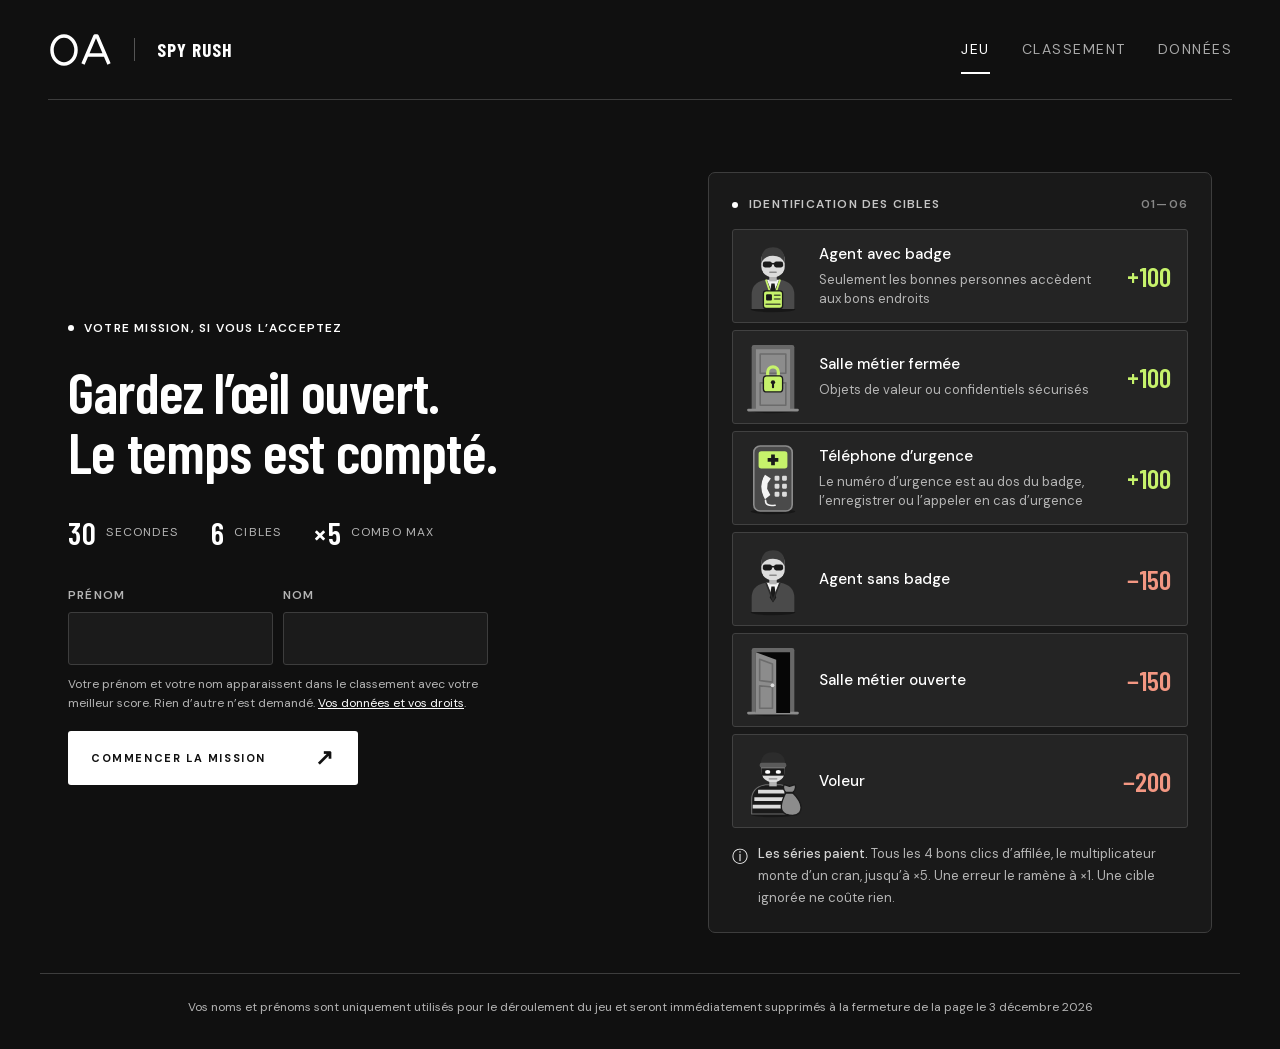
==== commit 6d7702ca: "feat: verify scores server-side, rank players by best score, add combo The ranking now carries real " ====
--- a/index.html
+++ b/index.html
@@ -1,17 +1,16 @@
 <!doctype html>
 <html lang="fr">
-<head><meta name="robots" content="noindex, nofollow"><meta charset="utf-8"><meta name="viewport" content="width=device-width,initial-scale=1"><meta name="theme-color" content="#101010"><title>Spy Rush — 30 secondes sous couverture</title><link rel="stylesheet" href="style.css?v=8"></head>
+<head><meta name="robots" content="noindex, nofollow"><meta charset="utf-8"><meta name="viewport" content="width=device-width,initial-scale=1,viewport-fit=cover"><meta name="theme-color" content="#101010"><title>Spy Rush — 30 secondes sous couverture</title><link rel="stylesheet" href="style.css?v=9"></head>
 <body>
-<header class="site-header"><a class="brand" href="./" aria-label="Spy Rush, accueil"><img class="oa-logo" src="assets/oa-logo.svg" alt="OA"><span class="game-brand">SPY RUSH</span></a><nav class="main-nav" aria-label="Navigation principale"><a href="index.html" aria-current="page">Jeu</a><a href="classement.html">Classement</a></nav></header>
+<header class="site-header"><a class="brand" href="./" aria-label="Spy Rush, accueil"><img class="oa-logo" src="assets/oa-logo.svg" alt="OA"><span class="game-brand">SPY RUSH</span></a><nav class="main-nav" aria-label="Navigation principale"><a href="index.html" aria-current="page">Jeu</a><a href="classement.html">Classement</a><a href="confidentialite.html">Données</a></nav></header>
 <main>
 <section id="home" class="screen home">
-<div class="intro"><div class="eyebrow"><span></span> VOTRE MISSION, SI VOUS L’ACCEPTEZ</div><h1>Gardez l’œil ouvert.<br><em>Le temps est compté.</em></h1><div class="mission-meta"><span><b>30</b> SECONDES</span><span><b>6</b> CIBLES</span></div><form id="player-form"><label for="player-name">VOTRE PSEUDO</label><input id="player-name" name="player" maxlength="16" required placeholder="Votre nom de code" autocomplete="nickname"><p class="player-note">Un pseudo suffit. Si vous indiquez votre identité, limitez-vous au prénom et au nom, sans e-mail ni autre information personnelle. Chaque partie rejoint le classement partagé. Vos tentatives y sont mises en surbrillance.</p><button id="play" type="submit" class="primary">COMMENCER LA MISSION <span>↗</span></button></form><p class="micro">CLIQUEZ OU TOUCHEZ LES CIBLES</p></div>
-<div class="briefing"><div class="panel-heading"><span><i class="small-dot"></i> IDENTIFICATION DES CIBLES</span><span>01—06</span></div><div class="target-guide" id="target-guide"></div><div class="briefing-note"><span>ⓘ</span><p><strong>Le détail fait la différence.</strong> Les deux agents sont identiques… à un badge près. Une cible ignorée ne coûte aucun point.</p></div></div>
-
+<div class="intro"><div class="eyebrow"><span></span> VOTRE MISSION, SI VOUS L’ACCEPTEZ</div><h1>Gardez l’œil ouvert.<br><em>Le temps est compté.</em></h1><div class="mission-meta"><span><b>30</b> SECONDES</span><span><b>6</b> CIBLES</span><span><b>×5</b> COMBO MAX</span></div><form id="player-form" novalidate><div class="name-fields"><div><label for="first-name">PRÉNOM</label><input id="first-name" name="first-name" maxlength="20" required autocomplete="given-name" autocapitalize="words"></div><div><label for="last-name">NOM</label><input id="last-name" name="last-name" maxlength="30" required autocomplete="family-name" autocapitalize="words"></div></div><p id="name-error" class="form-error" role="alert"></p><p class="player-note">Votre prénom et votre nom apparaissent dans le classement avec votre meilleur score. Rien d’autre n’est demandé. <a href="confidentialite.html">Vos données et vos droits</a>.</p><button id="play" type="submit" class="primary">COMMENCER LA MISSION <span>↗</span></button></form></div>
+<div class="briefing"><div class="panel-heading"><span><i class="small-dot"></i> IDENTIFICATION DES CIBLES</span><span>01—06</span></div><div class="target-guide" id="target-guide"></div><div class="briefing-note"><span>ⓘ</span><p><strong>Les séries paient.</strong> Tous les 4 bons clics d’affilée, le multiplicateur monte d’un cran, jusqu’à ×5. Une erreur le ramène à ×1. Une cible ignorée ne coûte rien.</p></div></div>
 </section>
-<section id="game" class="screen" hidden><div class="game-heading"><span id="level">NIVEAU 1</span><div class="game-actions"><button id="mute" type="button" class="chip-button" aria-pressed="false">SON ACTIF</button><button id="retry-game" type="button" class="chip-button" aria-label="Recommencer la partie">REJOUER <span aria-hidden="true">↻</span></button><button id="quit-game" type="button" class="chip-button" aria-label="Quitter la partie"><span aria-hidden="true">✕</span></button></div></div><div class="hud"><div><span class="label">SCORE</span><strong id="score">0</strong></div><div class="time-block"><span class="label">TEMPS</span><strong id="timer">30.0</strong></div></div><div class="time-track"><div id="time-bar"></div></div><div class="arena-wrap"><div id="arena" class="arena" aria-label="Zone de jeu"></div><div id="countdown" class="countdown" aria-live="assertive"></div><div id="level-banner" class="level-banner" aria-live="polite"></div></div></section>
-<section id="end" class="screen end" hidden><div class="result-panel"><div class="eyebrow">TRANSMISSION TERMINÉE</div><h2>Mission accomplie.</h2><p class="muted">30 secondes. Chaque décision compte.</p><div class="final-score"><span class="label">VOTRE SCORE</span><strong id="final-score">0</strong><span>POINTS</span></div><button id="replay" type="button" class="primary retry-button">Retry <span>↻</span></button><div class="stats"><div><strong id="good-clicks">0</strong><span>BONS CLICS</span></div><div><strong id="errors">0</strong><span>ERREURS</span></div><div><strong id="accuracy">0 %</strong><span>PRÉCISION</span></div></div><form id="score-form"><label for="name">VOTRE NOM DE CODE</label><div class="form-row"><input id="name" name="name" maxlength="16" minlength="1" placeholder="Agent anonyme" autocomplete="nickname" required><button id="save" type="submit" aria-label="Enregistrer mon score">↗</button></div></form><p id="submit-status" class="form-status" role="status"></p></div><div class="leaderboard-panel"><div class="panel-heading"><span>TABLEAU DES AGENTS</span><span id="attempt-count">TOUTES LES PARTIES</span></div><div id="board-mode" class="board-mode"></div><div class="table-scroll"><table><thead><tr><th scope="col">RANG</th><th scope="col">NOM DE CODE</th><th scope="col">POINTS</th></tr></thead><tbody id="leaderboard"></tbody></table></div><p id="board-status" class="muted" role="status"></p><button id="refresh-board" class="text-button">ACTUALISER ↻</button></div></section>
+<section id="game" class="screen" hidden><div class="game-heading"><span><span id="level">NIVEAU 1</span><span id="unranked" class="unranked" hidden>HORS CLASSEMENT</span></span><div class="game-actions"><button id="mute" type="button" class="chip-button" aria-pressed="false">SON ACTIF</button><button id="retry-game" type="button" class="chip-button" aria-label="Recommencer la partie">REJOUER <span aria-hidden="true">↻</span></button><button id="quit-game" type="button" class="chip-button" aria-label="Quitter la partie"><span aria-hidden="true">✕</span></button></div></div><div class="hud"><div><span class="label">SCORE</span><strong id="score">0</strong></div><div id="combo" class="combo" data-level="1"><span class="label">COMBO</span><strong id="multiplier">×1</strong><div id="combo-pips" class="combo-pips" aria-hidden="true"></div></div><div class="time-block"><span class="label">TEMPS</span><strong id="timer">30.0</strong></div></div><div class="time-track"><div id="time-bar"></div></div><div class="arena-wrap"><div id="arena" class="arena" aria-label="Zone de jeu"></div><div id="countdown" class="countdown" aria-live="assertive"></div><div id="level-banner" class="level-banner" aria-live="polite"></div></div></section>
+<section id="end" class="screen end" hidden><div class="result-panel"><div class="eyebrow">TRANSMISSION TERMINÉE</div><h2 id="end-title">Mission accomplie.</h2><p id="end-advice" class="muted"></p><div class="final-score"><span class="label">VOTRE SCORE</span><strong id="final-score">0</strong><span id="record" class="record" hidden></span></div><p id="standing" class="standing" role="status"></p><button id="replay" type="button" class="primary retry-button">REJOUER <span>↻</span></button><div class="stats"><div><strong id="good-clicks">0</strong><span>BONS CLICS</span></div><div><strong id="errors">0</strong><span>ERREURS</span></div><div><strong id="accuracy">0 %</strong><span>PRÉCISION</span></div><div><strong id="best-streak">0</strong><span>SÉRIE MAX</span></div></div><p id="submit-status" class="form-status" role="status"></p><button id="save" type="button" class="text-button" hidden>RENVOYER MON SCORE ↗</button></div><div class="leaderboard-panel"><div class="panel-heading"><span>TABLEAU DES AGENTS</span><span id="player-count"></span></div><div class="board-mode">● MEILLEUR SCORE DE CHAQUE JOUEUR</div><div class="table-scroll"><table><thead><tr><th scope="col">RANG</th><th scope="col">JOUEUR</th><th scope="col">POINTS</th></tr></thead><tbody id="leaderboard"></tbody></table></div><p id="board-status" class="muted" role="status"></p><button id="refresh-board" class="text-button">ACTUALISER ↻</button></div></section>
 </main>
-<script src="sprites.js?v=5"></script><script src="leaderboard.js?v=4"></script><script src="game.js?v=9"></script>
+<script src="sprites.js?v=5"></script><script src="leaderboard.js?v=5"></script><script src="game.js?v=10"></script>
 <footer class="legal-footer">Vos noms et prénoms sont uniquement utilisés pour le déroulement du jeu et seront immédiatement supprimés à la fermeture de la page le 3 décembre 2026</footer>
 </body></html>
--- a/style.css
+++ b/style.css
@@ -10,7 +10,7 @@
 body{background:#101010}.site-header{gap:24px}.brand{gap:22px}.oa-logo{width:64px;height:36px;object-fit:contain}.game-brand{font-size:19px;border-left:1px solid #555;padding-left:22px;white-space:nowrap}.main-nav{display:flex;gap:32px;align-items:center}.main-nav a{color:#aaa;text-decoration:none;text-transform:uppercase;font-size:14px;letter-spacing:1.5px;padding:14px 0;border-bottom:2px solid transparent}.main-nav a:hover,.main-nav a[aria-current=page]{color:#fff;border-color:#fff}.primary{background:#fff;color:#111}.primary:hover{background:#dedede}.form-row button{color:#111}.briefing,.leaderboard-panel{background:#191919}.guide-card,.guide-card.bad{background:#242424;border-color:#414141}.guide-card.good>b{color:#fff}.target{color:#fff}.slot{background:radial-gradient(ellipse at bottom,#383838,#191919 70%);border-color:#424242}.player-row{background:#ffffff16;color:#fff}.player-note{font-size:12px;color:var(--muted);line-height:1.6;margin:10px 0 18px}#player-form{max-width:390px}#player-name{margin-top:10px}#player-form label{font-size:12px}.ranking-page{max-width:860px}.ranking-page h1{margin:22px 0}.ranking-page .leaderboard-panel{margin-top:32px}.ranking-play{max-width:330px;margin-top:24px;text-decoration:none}.ranking-page td{font-size:16px;padding:20px 10px}.ranking-page td:last-child{font-size:25px}.ranking-page th{font-size:12px}.ranking-page .muted{font-size:13px;line-height:1.7}.ranking-page .board-mode,.ranking-page .panel-heading,.ranking-page .text-button{font-size:12px}.feedback{color:#fff}
 @media(max-width:640px){.site-header{height:auto;min-height:112px;flex-wrap:wrap;gap:10px;padding:17px 0 10px}.brand{gap:14px}.oa-logo{width:54px;height:30px}.game-brand{font-size:17px;padding-left:14px}.main-nav{order:3;width:100%;gap:28px}.main-nav a{font-size:13px;padding:8px 0}.status{font-size:7px;letter-spacing:.4px}.ranking-page td{font-size:14px}.ranking-page th{font-size:10px}.ranking-page .board-mode{font-size:10px}.ranking-page .leaderboard-panel{padding:16px}}
 /* Attempt history: distinguish this browser's player, including repeated names. */
-.table-scroll{overflow-x:auto}.end .table-scroll{max-height:530px;overflow:auto}.player-row{background:#ffffff20}.player-row td:first-child{box-shadow:inset 3px 0 #fff;color:#fff}.ranking-page td:nth-child(3){font:500 25px var(--display);text-align:right}.ranking-page td:last-child{font:400 12px var(--body);color:var(--muted);white-space:nowrap}.ranking-page th:nth-child(3){text-align:right}.ranking-page{max-width:1000px}.ranking-page .lead{font-size:15px}
+.table-scroll{overflow-x:auto}.end .table-scroll{max-height:530px;overflow:auto}.player-row{background:#ffffff20}.player-row td:first-child{box-shadow:inset 3px 0 #fff;color:#fff}.ranking-page td:nth-child(3){font:500 25px var(--display);text-align:right}.ranking-page th:nth-child(3){text-align:right}.ranking-page{max-width:1000px}.ranking-page .lead{font-size:15px}
 
 /* Descriptions longues et relance immédiate. */
 .guide-card{height:auto;min-height:80px;padding-top:8px;padding-bottom:8px}.guide-copy{min-width:0}.guide-copy span{line-height:1.5}.guide-card>b{flex-shrink:0}.retry-button{margin-bottom:26px}
@@ -33,4 +33,12 @@
 :root{--accent-good:#c6f26b}.guide-card.good>b,.feedback{color:var(--accent-good)}.feedback.negative{color:var(--red)}@keyframes hit-good{from{box-shadow:inset 0 0 0 3px var(--accent-good),0 0 22px #c6f26b66;background:#3d4a2a}}
 .eyebrow,.panel-heading,.label,.board-mode,th,.stats span,form label,.text-button,.micro,.mission-meta span,.final-score>span:last-child{font-size:12px;letter-spacing:1.2px}
 .guide-copy strong{font-size:15px}.guide-copy span,.briefing-note{font-size:13px}.guide-art{width:64px;height:76px}.end .muted,.form-status{font-size:14px}td{font-size:15px}td:first-child{font-size:13px}.text-button{min-height:44px}.game-heading #level{font-size:13px}
+
+/* Identité du joueur, combo, résultat et page Données. */
+.name-fields{display:grid;grid-template-columns:1fr 1fr;gap:10px}.name-fields input{margin-top:8px}#player-form{max-width:420px}.form-error{color:var(--red);font-size:13px;line-height:1.5;margin:8px 0 0;min-height:0}.player-note a,.privacy-page a{color:#fff}
+.combo{text-align:center;color:var(--muted);transition:color .15s}.combo strong{font-size:clamp(30px,8vw,46px);line-height:1.15}.combo:not([data-level="1"]){color:var(--accent-good)}.combo-pips{display:flex;gap:4px;justify-content:center;margin-top:4px}.combo-pips i{width:14px;height:4px;border-radius:2px;background:var(--line)}.combo-pips i.on{background:var(--accent-good)}.combo.bump strong{animation:bump .35s ease-out}@keyframes bump{30%{transform:scale(1.5)}}
+.unranked{margin-left:12px;color:var(--red);font-size:11px;letter-spacing:1.2px}
+.record{align-self:flex-start;margin-top:10px;padding:6px 10px;border:1px solid var(--line);border-radius:3px;color:var(--muted)}.record.new{border-color:var(--accent-good);color:var(--accent-good);animation:bump .5s ease-out}.standing{font-size:16px;line-height:1.5;margin:0 0 22px;min-height:24px}.final-score{margin:24px 0 14px}.stats{display:grid;grid-template-columns:repeat(4,1fr);gap:8px;margin-bottom:14px}.stats span{font-size:10px;letter-spacing:.8px}
+.privacy-page h2{font:600 26px var(--display);margin:26px 0 8px}.privacy-page h2:first-child{margin-top:0}.privacy-page p,.privacy-page li{font-size:15px;line-height:1.7;color:#d0d0d0}.privacy-page ul{padding-left:20px;margin:0}.privacy-page code{font-size:14px}.privacy-page .leaderboard-panel .primary{margin:8px 0 0}
+@media(max-width:640px){.main-nav{gap:22px}}@media(orientation:landscape) and (max-height:520px){.combo-pips{display:none}.combo strong{font-size:26px}}@media(prefers-reduced-motion:reduce){.combo.bump strong,.record.new{animation:none}}
 .legal-footer{max-width:1200px;margin:0 auto;padding:24px 28px 32px;font-size:12px;line-height:1.6;color:var(--muted);text-align:center;border-top:1px solid var(--line)}body.playing .legal-footer{display:none}
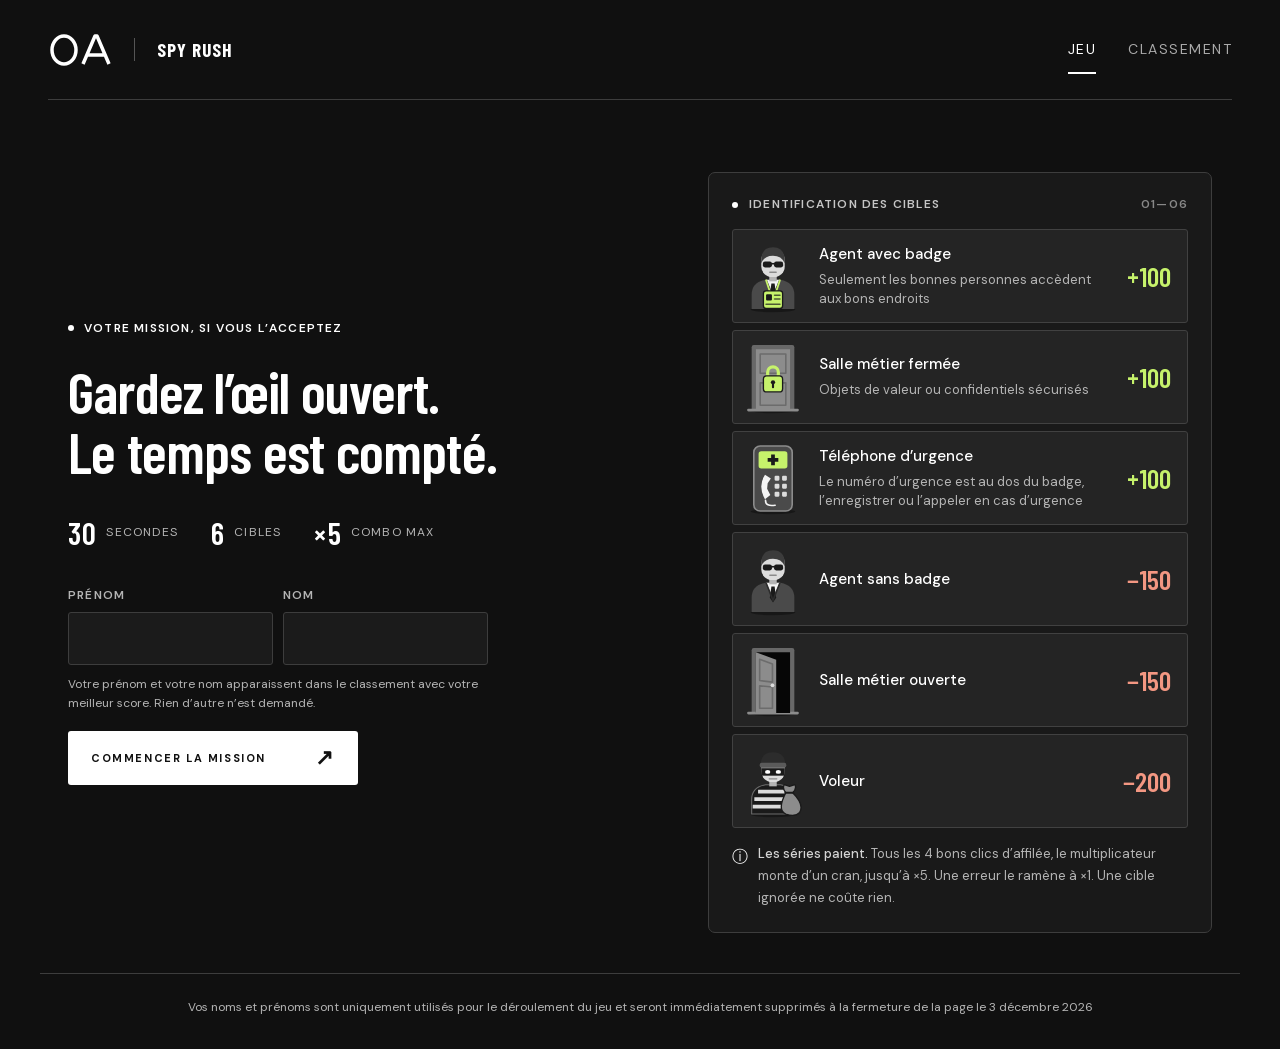
==== commit 381bcddb: "feat: remove the data page and its leftovers Retire la page Données (confidentialite.html) et tout c" ====
--- a/index.html
+++ b/index.html
@@ -1,16 +1,16 @@
 <!doctype html>
 <html lang="fr">
-<head><meta name="robots" content="noindex, nofollow"><meta charset="utf-8"><meta name="viewport" content="width=device-width,initial-scale=1,viewport-fit=cover"><meta name="theme-color" content="#101010"><title>Spy Rush — 30 secondes sous couverture</title><link rel="stylesheet" href="style.css?v=9"></head>
+<head><meta name="robots" content="noindex, nofollow"><meta charset="utf-8"><meta name="viewport" content="width=device-width,initial-scale=1,viewport-fit=cover"><meta name="theme-color" content="#101010"><title>Spy Rush — 30 secondes sous couverture</title><link rel="stylesheet" href="style.css?v=11"></head>
 <body>
-<header class="site-header"><a class="brand" href="./" aria-label="Spy Rush, accueil"><img class="oa-logo" src="assets/oa-logo.svg" alt="OA"><span class="game-brand">SPY RUSH</span></a><nav class="main-nav" aria-label="Navigation principale"><a href="index.html" aria-current="page">Jeu</a><a href="classement.html">Classement</a><a href="confidentialite.html">Données</a></nav></header>
+<header class="site-header"><a class="brand" href="./" aria-label="Spy Rush, accueil"><img class="oa-logo" src="assets/oa-logo.svg" alt="OA"><span class="game-brand">SPY RUSH</span></a><nav class="main-nav" aria-label="Navigation principale"><a href="index.html" aria-current="page">Jeu</a><a href="classement.html">Classement</a></nav></header>
 <main>
 <section id="home" class="screen home">
-<div class="intro"><div class="eyebrow"><span></span> VOTRE MISSION, SI VOUS L’ACCEPTEZ</div><h1>Gardez l’œil ouvert.<br><em>Le temps est compté.</em></h1><div class="mission-meta"><span><b>30</b> SECONDES</span><span><b>6</b> CIBLES</span><span><b>×5</b> COMBO MAX</span></div><form id="player-form" novalidate><div class="name-fields"><div><label for="first-name">PRÉNOM</label><input id="first-name" name="first-name" maxlength="20" required autocomplete="given-name" autocapitalize="words"></div><div><label for="last-name">NOM</label><input id="last-name" name="last-name" maxlength="30" required autocomplete="family-name" autocapitalize="words"></div></div><p id="name-error" class="form-error" role="alert"></p><p class="player-note">Votre prénom et votre nom apparaissent dans le classement avec votre meilleur score. Rien d’autre n’est demandé. <a href="confidentialite.html">Vos données et vos droits</a>.</p><button id="play" type="submit" class="primary">COMMENCER LA MISSION <span>↗</span></button></form></div>
+<div class="intro"><div class="eyebrow"><span></span> VOTRE MISSION, SI VOUS L’ACCEPTEZ</div><h1>Gardez l’œil ouvert.<br><em>Le temps est compté.</em></h1><div class="mission-meta"><span><b>30</b> SECONDES</span><span><b>6</b> CIBLES</span><span><b>×5</b> COMBO MAX</span></div><form id="player-form" novalidate><div class="name-fields"><div><label for="first-name">PRÉNOM</label><input id="first-name" name="first-name" maxlength="20" required autocomplete="given-name" autocapitalize="words"></div><div><label for="last-name">NOM</label><input id="last-name" name="last-name" maxlength="30" required autocomplete="family-name" autocapitalize="words"></div></div><p id="name-error" class="form-error" role="alert"></p><p class="player-note">Votre prénom et votre nom apparaissent dans le classement avec votre meilleur score. Rien d’autre n’est demandé.</p><button id="play" type="submit" class="primary">COMMENCER LA MISSION <span>↗</span></button></form></div>
 <div class="briefing"><div class="panel-heading"><span><i class="small-dot"></i> IDENTIFICATION DES CIBLES</span><span>01—06</span></div><div class="target-guide" id="target-guide"></div><div class="briefing-note"><span>ⓘ</span><p><strong>Les séries paient.</strong> Tous les 4 bons clics d’affilée, le multiplicateur monte d’un cran, jusqu’à ×5. Une erreur le ramène à ×1. Une cible ignorée ne coûte rien.</p></div></div>
 </section>
 <section id="game" class="screen" hidden><div class="game-heading"><span><span id="level">NIVEAU 1</span><span id="unranked" class="unranked" hidden>HORS CLASSEMENT</span></span><div class="game-actions"><button id="mute" type="button" class="chip-button" aria-pressed="false">SON ACTIF</button><button id="retry-game" type="button" class="chip-button" aria-label="Recommencer la partie">REJOUER <span aria-hidden="true">↻</span></button><button id="quit-game" type="button" class="chip-button" aria-label="Quitter la partie"><span aria-hidden="true">✕</span></button></div></div><div class="hud"><div><span class="label">SCORE</span><strong id="score">0</strong></div><div id="combo" class="combo" data-level="1"><span class="label">COMBO</span><strong id="multiplier">×1</strong><div id="combo-pips" class="combo-pips" aria-hidden="true"></div></div><div class="time-block"><span class="label">TEMPS</span><strong id="timer">30.0</strong></div></div><div class="time-track"><div id="time-bar"></div></div><div class="arena-wrap"><div id="arena" class="arena" aria-label="Zone de jeu"></div><div id="countdown" class="countdown" aria-live="assertive"></div><div id="level-banner" class="level-banner" aria-live="polite"></div></div></section>
 <section id="end" class="screen end" hidden><div class="result-panel"><div class="eyebrow">TRANSMISSION TERMINÉE</div><h2 id="end-title">Mission accomplie.</h2><p id="end-advice" class="muted"></p><div class="final-score"><span class="label">VOTRE SCORE</span><strong id="final-score">0</strong><span id="record" class="record" hidden></span></div><p id="standing" class="standing" role="status"></p><button id="replay" type="button" class="primary retry-button">REJOUER <span>↻</span></button><div class="stats"><div><strong id="good-clicks">0</strong><span>BONS CLICS</span></div><div><strong id="errors">0</strong><span>ERREURS</span></div><div><strong id="accuracy">0 %</strong><span>PRÉCISION</span></div><div><strong id="best-streak">0</strong><span>SÉRIE MAX</span></div></div><p id="submit-status" class="form-status" role="status"></p><button id="save" type="button" class="text-button" hidden>RENVOYER MON SCORE ↗</button></div><div class="leaderboard-panel"><div class="panel-heading"><span>TABLEAU DES AGENTS</span><span id="player-count"></span></div><div class="board-mode">● MEILLEUR SCORE DE CHAQUE JOUEUR</div><div class="table-scroll"><table><thead><tr><th scope="col">RANG</th><th scope="col">JOUEUR</th><th scope="col">POINTS</th></tr></thead><tbody id="leaderboard"></tbody></table></div><p id="board-status" class="muted" role="status"></p><button id="refresh-board" class="text-button">ACTUALISER ↻</button></div></section>
 </main>
-<script src="sprites.js?v=5"></script><script src="leaderboard.js?v=5"></script><script src="game.js?v=10"></script>
+<script src="sprites.js?v=5"></script><script src="leaderboard.js?v=6"></script><script src="game.js?v=10"></script>
 <footer class="legal-footer">Vos noms et prénoms sont uniquement utilisés pour le déroulement du jeu et seront immédiatement supprimés à la fermeture de la page le 3 décembre 2026</footer>
 </body></html>
--- a/style.css
+++ b/style.css
@@ -34,11 +34,10 @@
 .eyebrow,.panel-heading,.label,.board-mode,th,.stats span,form label,.text-button,.micro,.mission-meta span,.final-score>span:last-child{font-size:12px;letter-spacing:1.2px}
 .guide-copy strong{font-size:15px}.guide-copy span,.briefing-note{font-size:13px}.guide-art{width:64px;height:76px}.end .muted,.form-status{font-size:14px}td{font-size:15px}td:first-child{font-size:13px}.text-button{min-height:44px}.game-heading #level{font-size:13px}
 
-/* Identité du joueur, combo, résultat et page Données. */
-.name-fields{display:grid;grid-template-columns:1fr 1fr;gap:10px}.name-fields input{margin-top:8px}#player-form{max-width:420px}.form-error{color:var(--red);font-size:13px;line-height:1.5;margin:8px 0 0;min-height:0}.player-note a,.privacy-page a{color:#fff}
+/* Identité du joueur, combo, résultat. */
+.name-fields{display:grid;grid-template-columns:1fr 1fr;gap:10px}.name-fields input{margin-top:8px}#player-form{max-width:420px}.form-error{color:var(--red);font-size:13px;line-height:1.5;margin:8px 0 0;min-height:0}
 .combo{text-align:center;color:var(--muted);transition:color .15s}.combo strong{font-size:clamp(30px,8vw,46px);line-height:1.15}.combo:not([data-level="1"]){color:var(--accent-good)}.combo-pips{display:flex;gap:4px;justify-content:center;margin-top:4px}.combo-pips i{width:14px;height:4px;border-radius:2px;background:var(--line)}.combo-pips i.on{background:var(--accent-good)}.combo.bump strong{animation:bump .35s ease-out}@keyframes bump{30%{transform:scale(1.5)}}
 .unranked{margin-left:12px;color:var(--red);font-size:11px;letter-spacing:1.2px}
 .record{align-self:flex-start;margin-top:10px;padding:6px 10px;border:1px solid var(--line);border-radius:3px;color:var(--muted)}.record.new{border-color:var(--accent-good);color:var(--accent-good);animation:bump .5s ease-out}.standing{font-size:16px;line-height:1.5;margin:0 0 22px;min-height:24px}.final-score{margin:24px 0 14px}.stats{display:grid;grid-template-columns:repeat(4,1fr);gap:8px;margin-bottom:14px}.stats span{font-size:10px;letter-spacing:.8px}
-.privacy-page h2{font:600 26px var(--display);margin:26px 0 8px}.privacy-page h2:first-child{margin-top:0}.privacy-page p,.privacy-page li{font-size:15px;line-height:1.7;color:#d0d0d0}.privacy-page ul{padding-left:20px;margin:0}.privacy-page code{font-size:14px}.privacy-page .leaderboard-panel .primary{margin:8px 0 0}
 @media(max-width:640px){.main-nav{gap:22px}}@media(orientation:landscape) and (max-height:520px){.combo-pips{display:none}.combo strong{font-size:26px}}@media(prefers-reduced-motion:reduce){.combo.bump strong,.record.new{animation:none}}
 .legal-footer{max-width:1200px;margin:0 auto;padding:24px 28px 32px;font-size:12px;line-height:1.6;color:var(--muted);text-align:center;border-top:1px solid var(--line)}body.playing .legal-footer{display:none}
